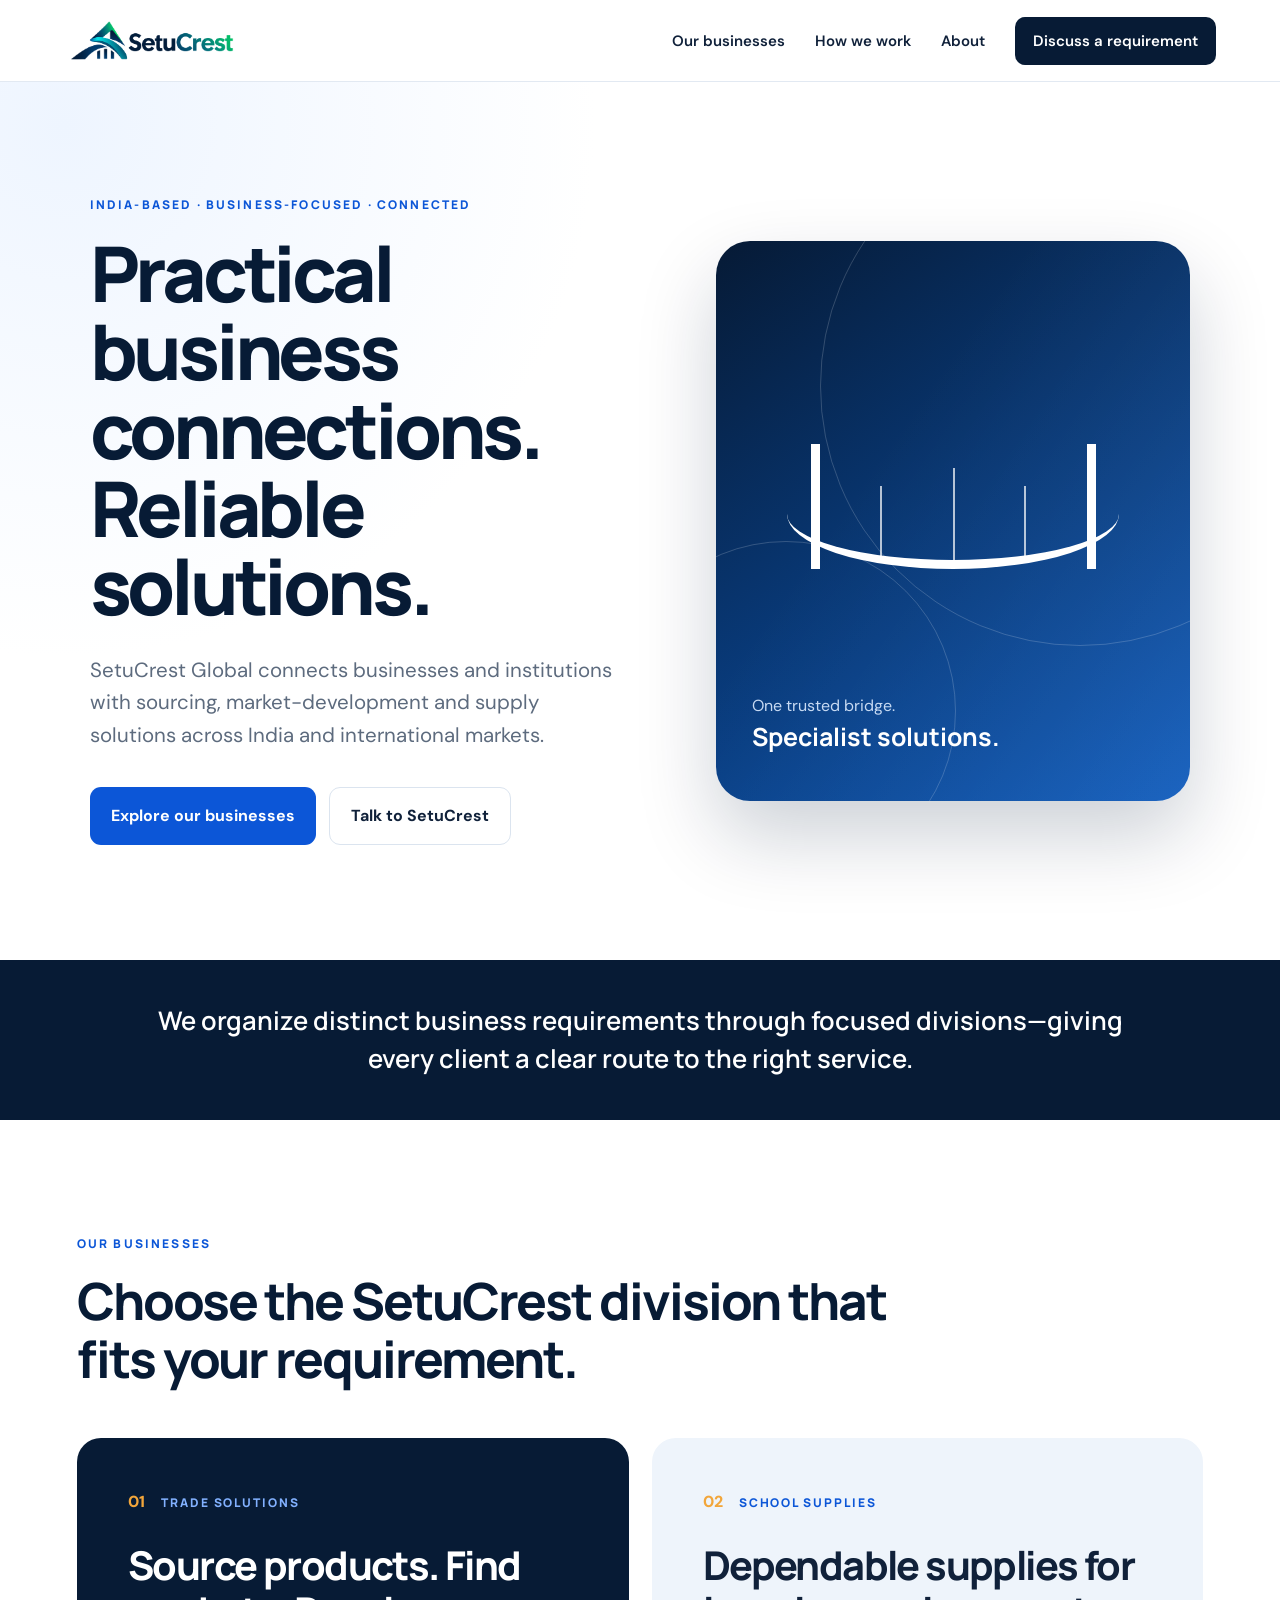
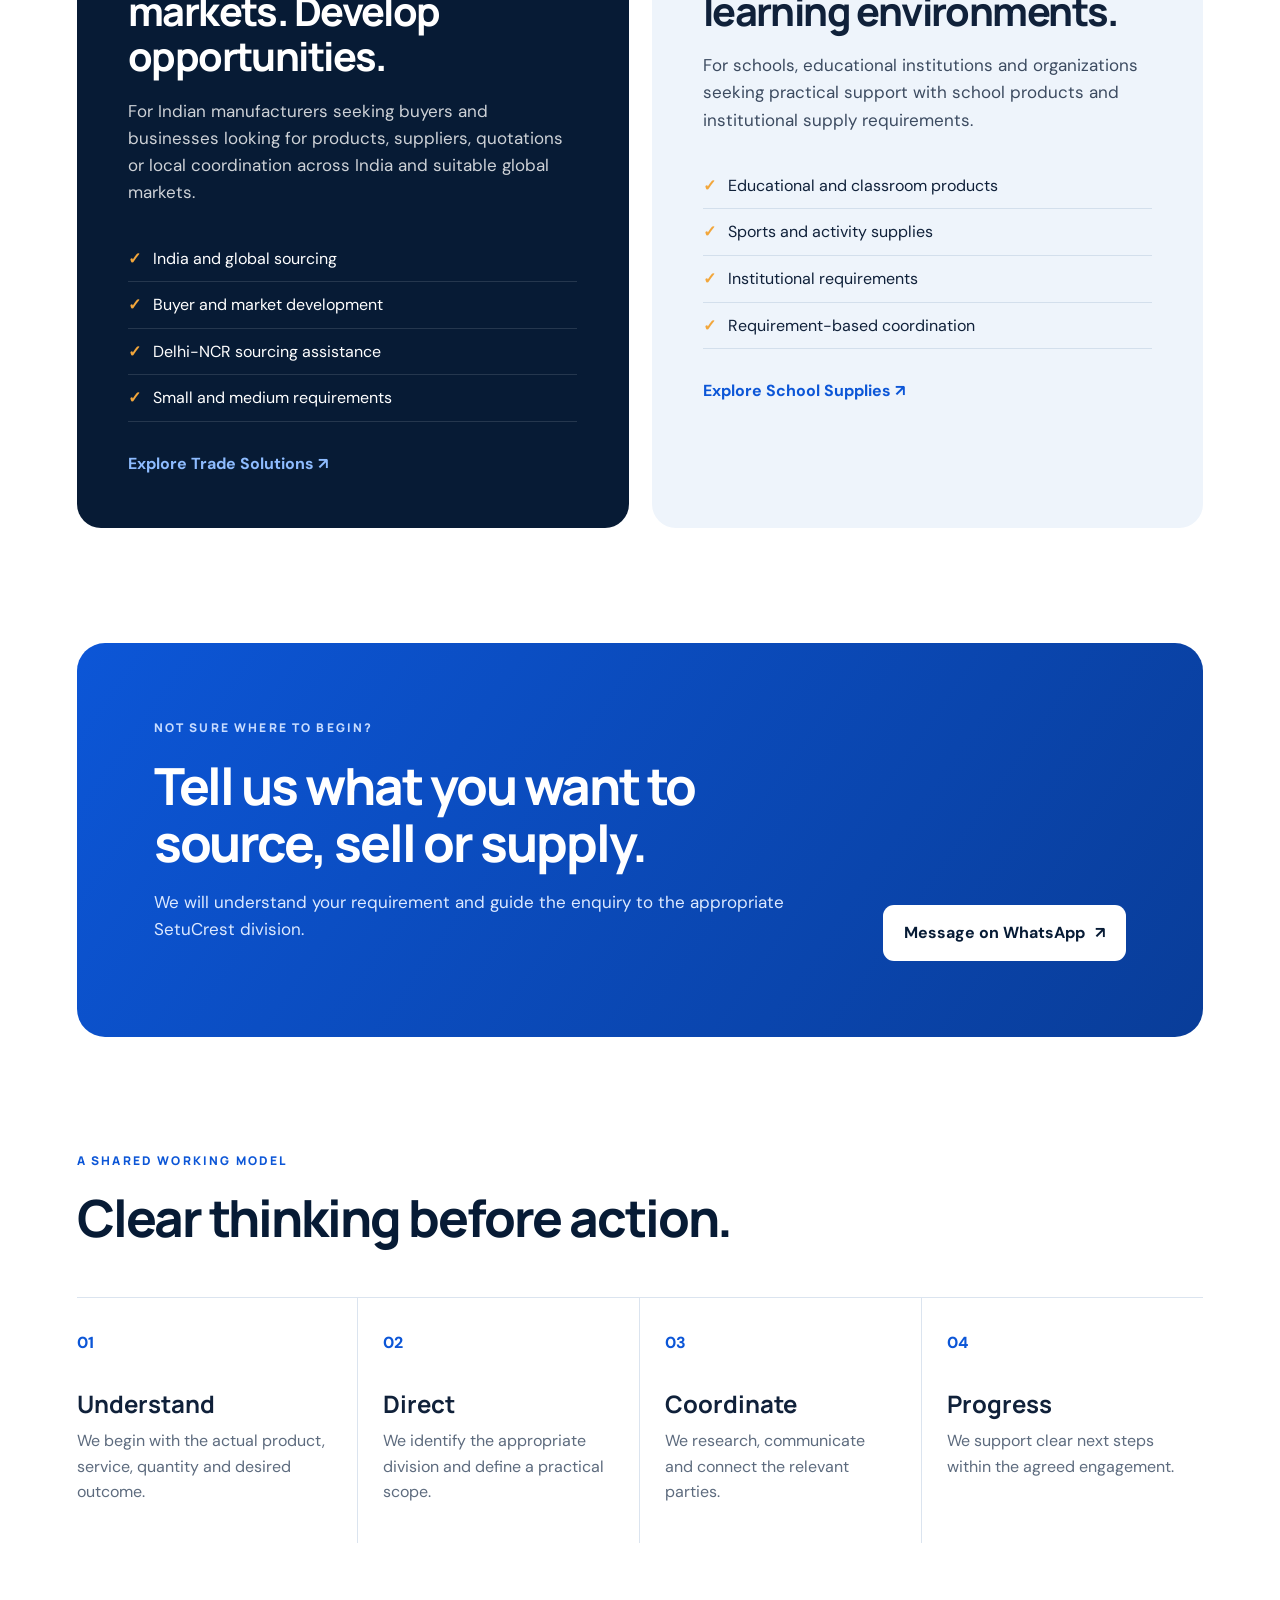
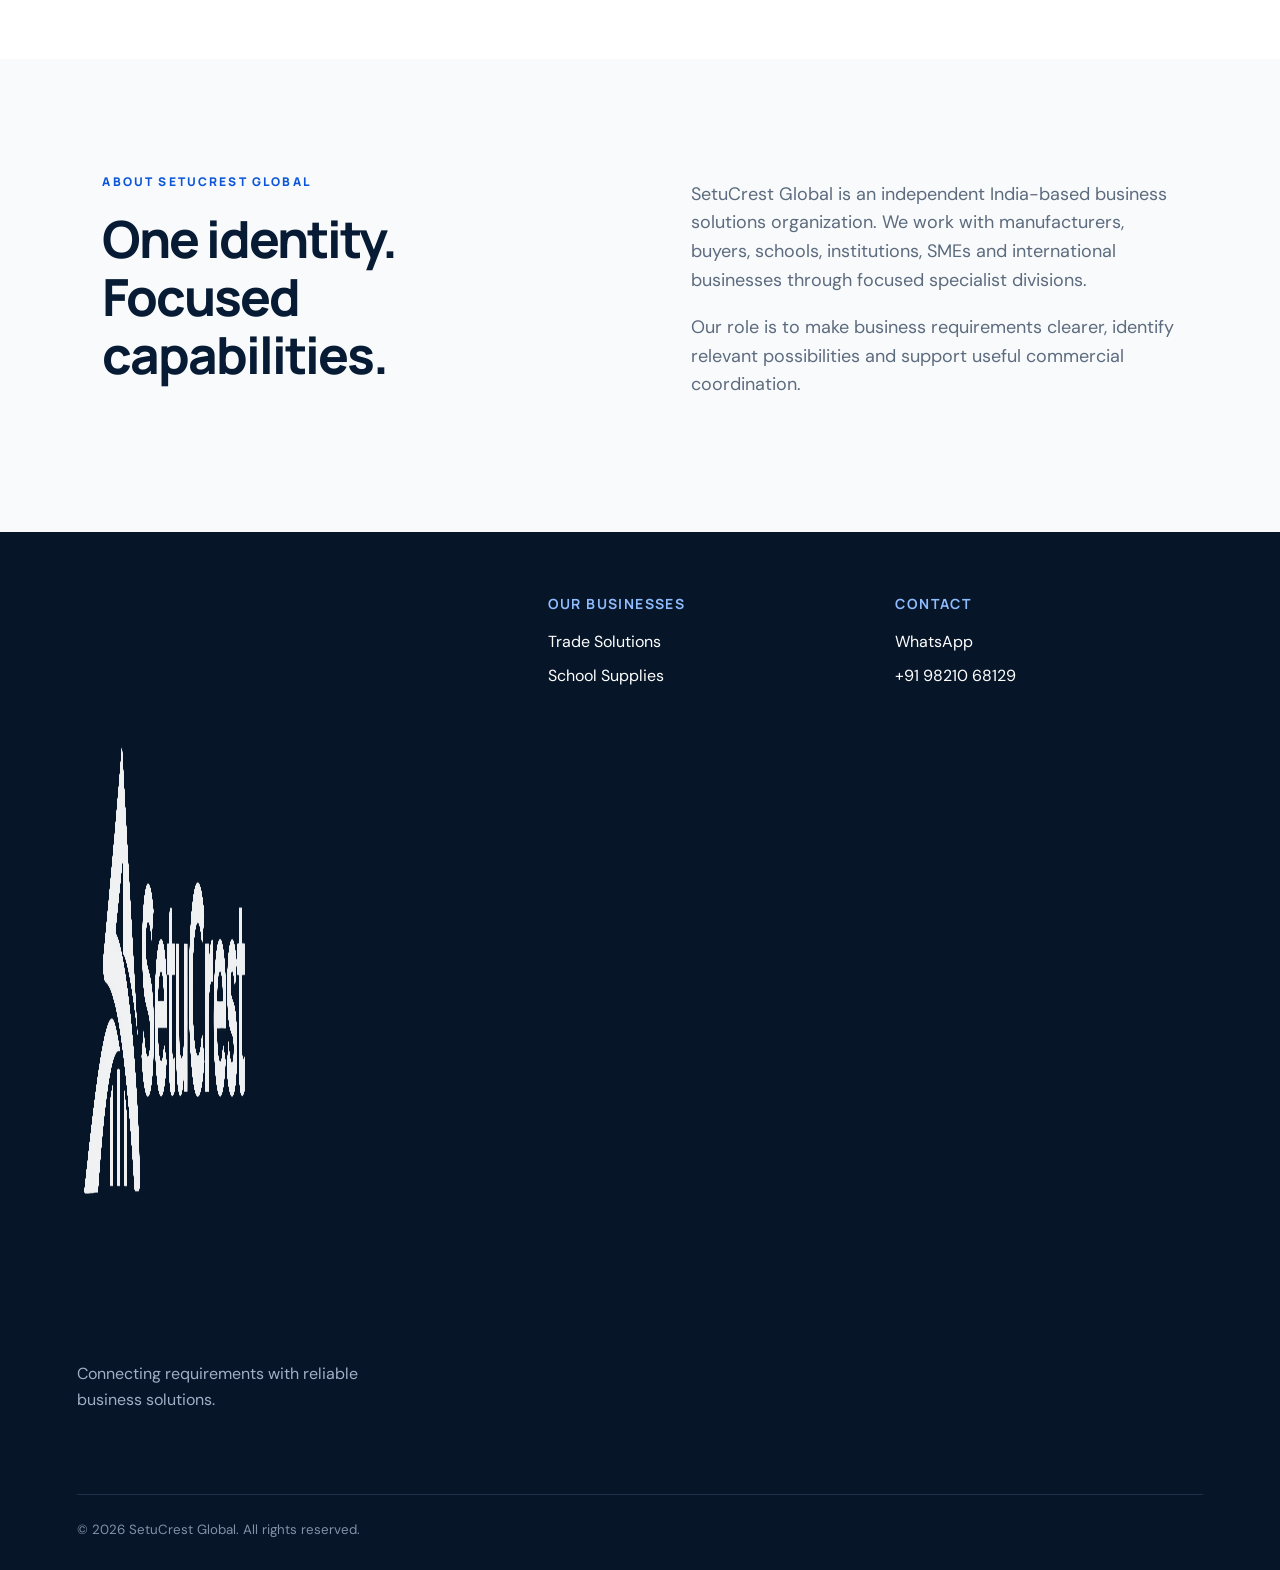
==== index.html @ d9137292 "Add SetuCrest Global corporate gateway" ====
<!doctype html>
<html lang="en-IN">
<head>
  <meta charset="utf-8">
  <meta name="viewport" content="width=device-width,initial-scale=1">
  <title>SetuCrest Global | Business Solutions from India</title>
  <meta name="description" content="SetuCrest Global supports businesses and institutions with India sourcing, market development and school supply solutions through specialist divisions.">
  <meta name="robots" content="index,follow,max-image-preview:large,max-snippet:-1">
  <meta name="theme-color" content="#071b35">
  <link rel="canonical" href="https://setucrestglobal.com/">
  <meta property="og:type" content="website">
  <meta property="og:site_name" content="SetuCrest Global">
  <meta property="og:title" content="SetuCrest Global | Practical Business Solutions">
  <meta property="og:description" content="Specialist sourcing, market-development and institutional supply solutions from India.">
  <meta property="og:url" content="https://setucrestglobal.com/">
  <meta property="og:image" content="https://setucrestglobal.com/assets/setucrest-logo.png">
  <meta name="twitter:card" content="summary">
  <link rel="icon" href="assets/setucrest-logo.png" type="image/png">
  <link rel="preconnect" href="https://fonts.googleapis.com">
  <link rel="preconnect" href="https://fonts.gstatic.com" crossorigin>
  <link href="https://fonts.googleapis.com/css2?family=DM+Sans:wght@400;500;600;700&family=Manrope:wght@500;600;700;800&display=swap" rel="stylesheet">
  <link rel="stylesheet" href="assets/styles.css">
  <script type="application/ld+json">
  {"@context":"https://schema.org","@type":"Organization","@id":"https://setucrestglobal.com/#organization","name":"SetuCrest Global","url":"https://setucrestglobal.com/","logo":"https://setucrestglobal.com/assets/setucrest-logo.png","telephone":"+91-98210-68129","areaServed":["India","Worldwide"],"department":[{"@type":"Organization","name":"SetuCrest Trade Solutions","url":"https://trade-solutions.setucrestglobal.com/"},{"@type":"Organization","name":"SetuCrest School Supplies","url":"https://school-supplies.setucrestglobal.com/"}]}
  </script>
</head>
<body>
  <header class="site-header">
    <a class="brand" href="#top" aria-label="SetuCrest Global home"><img src="assets/setucrest-logo.png" alt="SetuCrest Global" width="2095" height="751"></a>
    <button class="menu" type="button" aria-expanded="false" aria-controls="navigation">Menu</button>
    <nav id="navigation" aria-label="Main navigation">
      <a href="#businesses">Our businesses</a><a href="#approach">How we work</a><a href="#about">About</a>
      <a class="nav-cta" href="https://wa.me/919821068129?text=Hello%20SetuCrest%20Global%2C%20I%20would%20like%20to%20discuss%20a%20business%20requirement." target="_blank" rel="noopener">Discuss a requirement</a>
    </nav>
  </header>

  <main id="top">
    <section class="hero">
      <div class="hero-copy">
        <p class="eyebrow">INDIA-BASED · BUSINESS-FOCUSED · CONNECTED</p>
        <h1>Practical business connections. Reliable solutions.</h1>
        <p>SetuCrest Global connects businesses and institutions with sourcing, market-development and supply solutions across India and international markets.</p>
        <div class="actions"><a class="button primary" href="#businesses">Explore our businesses</a><a class="button secondary" href="#contact">Talk to SetuCrest</a></div>
      </div>
      <div class="hero-mark" aria-hidden="true">
        <div class="orbit orbit-one"></div><div class="orbit orbit-two"></div><div class="bridge"><span></span><span></span><span></span></div>
        <p>One trusted bridge.<br><strong>Specialist solutions.</strong></p>
      </div>
    </section>

    <section class="intro" aria-label="SetuCrest introduction">
      <p>We organize distinct business requirements through focused divisions—giving every client a clear route to the right service.</p>
    </section>

    <section class="businesses" id="businesses" aria-labelledby="businesses-title">
      <div class="section-heading"><p class="eyebrow">OUR BUSINESSES</p><h2 id="businesses-title">Choose the SetuCrest division that fits your requirement.</h2></div>
      <div class="division-grid">
        <article class="division trade">
          <div class="division-top"><span>01</span><p>TRADE SOLUTIONS</p></div>
          <h3>Source products. Find markets. Develop opportunities.</h3>
          <p>For Indian manufacturers seeking buyers and businesses looking for products, suppliers, quotations or local coordination across India and suitable global markets.</p>
          <ul><li>India and global sourcing</li><li>Buyer and market development</li><li>Delhi-NCR sourcing assistance</li><li>Small and medium requirements</li></ul>
          <a href="https://trade-solutions.setucrestglobal.com/">Explore Trade Solutions <span aria-hidden="true">↗</span></a>
        </article>
        <article class="division school">
          <div class="division-top"><span>02</span><p>SCHOOL SUPPLIES</p></div>
          <h3>Dependable supplies for learning environments.</h3>
          <p>For schools, educational institutions and organizations seeking practical support with school products and institutional supply requirements.</p>
          <ul><li>Educational and classroom products</li><li>Sports and activity supplies</li><li>Institutional requirements</li><li>Requirement-based coordination</li></ul>
          <a href="https://school-supplies.setucrestglobal.com/">Explore School Supplies <span aria-hidden="true">↗</span></a>
        </article>
      </div>
    </section>

    <section class="guidance" id="contact">
      <div><p class="eyebrow">NOT SURE WHERE TO BEGIN?</p><h2>Tell us what you want to source, sell or supply.</h2><p>We will understand your requirement and guide the enquiry to the appropriate SetuCrest division.</p></div>
      <a class="button light" href="https://wa.me/919821068129?text=Hello%20SetuCrest%20Global%2C%20I%20need%20help%20choosing%20the%20right%20service%20for%20my%20requirement." target="_blank" rel="noopener">Message on WhatsApp <span aria-hidden="true">↗</span></a>
    </section>

    <section class="approach" id="approach" aria-labelledby="approach-title">
      <div class="section-heading"><p class="eyebrow">A SHARED WORKING MODEL</p><h2 id="approach-title">Clear thinking before action.</h2></div>
      <ol><li><span>01</span><h3>Understand</h3><p>We begin with the actual product, service, quantity and desired outcome.</p></li><li><span>02</span><h3>Direct</h3><p>We identify the appropriate division and define a practical scope.</p></li><li><span>03</span><h3>Coordinate</h3><p>We research, communicate and connect the relevant parties.</p></li><li><span>04</span><h3>Progress</h3><p>We support clear next steps within the agreed engagement.</p></li></ol>
    </section>

    <section class="about" id="about">
      <div><p class="eyebrow">ABOUT SETUCREST GLOBAL</p><h2>One identity. Focused capabilities.</h2></div>
      <div><p>SetuCrest Global is an independent India-based business solutions organization. We work with manufacturers, buyers, schools, institutions, SMEs and international businesses through focused specialist divisions.</p><p>Our role is to make business requirements clearer, identify relevant possibilities and support useful commercial coordination.</p></div>
    </section>
  </main>

  <footer>
    <div class="footer-brand"><img src="assets/setucrest-logo.png" alt="SetuCrest Global" width="2095" height="751"><p>Connecting requirements with reliable business solutions.</p></div>
    <div><h2>Our businesses</h2><a href="https://trade-solutions.setucrestglobal.com/">Trade Solutions</a><a href="https://school-supplies.setucrestglobal.com/">School Supplies</a></div>
    <div><h2>Contact</h2><a href="https://wa.me/919821068129" target="_blank" rel="noopener">WhatsApp</a><a href="tel:+919821068129">+91 98210 68129</a></div>
    <small>© <span id="year"></span> SetuCrest Global. All rights reserved.</small>
  </footer>
  <script src="assets/site.js"></script>
</body>
</html>
---- assets/styles.css ----
:root{--navy:#071b35;--blue:#0c56d7;--blue2:#2f76ef;--ink:#10213a;--muted:#5d6b7e;--pale:#eef4fb;--line:#dbe4ef;--amber:#f2a63b;--white:#fff;--radius:24px}*{box-sizing:border-box}html{scroll-behavior:smooth}body{margin:0;color:var(--ink);font-family:"DM Sans",sans-serif;line-height:1.6;background:#fff}a{color:inherit;text-decoration:none}img{display:block;max-width:100%}button{font:inherit}.site-header{height:82px;display:flex;align-items:center;justify-content:space-between;padding:0 clamp(22px,5vw,76px);position:sticky;top:0;z-index:20;background:rgba(255,255,255,.95);backdrop-filter:blur(12px);border-bottom:1px solid rgba(219,228,239,.8)}.brand img{width:176px;height:63px;object-fit:contain}nav{display:flex;align-items:center;gap:30px;font-size:15px;font-weight:600}nav>a:not(.nav-cta):hover{color:var(--blue)}.nav-cta{background:var(--navy);color:#fff;padding:12px 18px;border-radius:10px}.menu{display:none;border:0;background:transparent;font-weight:700}.hero{min-height:calc(100vh - 82px);display:grid;grid-template-columns:minmax(0,1.05fr) minmax(380px,.95fr);gap:clamp(35px,8vw,120px);align-items:center;padding:clamp(70px,9vw,130px) clamp(22px,7vw,108px);background:radial-gradient(circle at 5% 5%,#eef5ff 0,transparent 36%),#fff;overflow:hidden}.hero-copy{max-width:790px}.eyebrow{color:var(--blue);font:800 12px/1.4 "Manrope",sans-serif;letter-spacing:.18em;margin:0 0 20px}.hero h1{font:800 clamp(46px,6vw,86px)/1.02 "Manrope",sans-serif;letter-spacing:-.055em;color:var(--navy);margin:0 0 28px}.hero-copy>p:not(.eyebrow){font-size:clamp(18px,1.6vw,23px);color:var(--muted);max-width:720px;margin:0 0 35px}.actions{display:flex;gap:13px;flex-wrap:wrap}.button{display:inline-flex;align-items:center;justify-content:center;gap:10px;padding:15px 21px;border-radius:11px;font-weight:700;transition:.2s transform,.2s background}.button:hover{transform:translateY(-2px)}.primary{background:var(--blue);color:#fff}.primary:hover{background:#0647b8}.secondary{background:#fff;border:1px solid var(--line)}.hero-mark{height:560px;position:relative;border-radius:34px;overflow:hidden;background:linear-gradient(145deg,#061a35,#0b59bc);box-shadow:0 35px 80px rgba(7,27,53,.2)}.hero-mark:before{content:"";position:absolute;inset:0;background:linear-gradient(125deg,transparent 35%,rgba(255,255,255,.07))}.orbit{position:absolute;border:1px solid rgba(255,255,255,.18);border-radius:50%}.orbit-one{width:520px;height:520px;right:-150px;top:-115px}.orbit-two{width:340px;height:340px;left:-100px;bottom:-80px}.bridge{position:absolute;left:15%;right:15%;top:39%;height:110px;border-bottom:9px solid #fff;border-radius:0 0 50% 50%}.bridge:before,.bridge:after{content:"";position:absolute;bottom:-9px;width:9px;height:125px;background:#fff}.bridge:before{left:7%}.bridge:after{right:7%}.bridge span{position:absolute;bottom:0;width:2px;height:74px;background:rgba(255,255,255,.7)}.bridge span:nth-child(1){left:28%}.bridge span:nth-child(2){left:50%;height:92px}.bridge span:nth-child(3){right:28%}.hero-mark>p{position:absolute;left:36px;bottom:31px;color:#c7daf3;font-size:16px}.hero-mark strong{color:#fff;font:700 25px "Manrope",sans-serif}.intro{padding:42px clamp(22px,10vw,160px);background:var(--navy);color:#fff;text-align:center}.intro p{font:600 clamp(19px,2vw,27px)/1.5 "Manrope",sans-serif;max-width:1080px;margin:auto}.businesses,.approach{padding:clamp(80px,9vw,135px) clamp(22px,6vw,92px)}.section-heading{max-width:860px;margin-bottom:50px}.section-heading h2,.guidance h2,.about h2{font:750 clamp(34px,4vw,57px)/1.13 "Manrope",sans-serif;letter-spacing:-.04em;color:var(--navy);margin:0}.division-grid{display:grid;grid-template-columns:1fr 1fr;gap:23px}.division{padding:clamp(30px,4vw,54px);border-radius:var(--radius);position:relative;overflow:hidden}.trade{background:var(--navy);color:#fff}.school{background:var(--pale)}.division-top{display:flex;align-items:center;gap:16px;margin-bottom:28px}.division-top span{color:var(--amber);font-weight:800}.division-top p{font:800 12px "Manrope",sans-serif;letter-spacing:.16em;margin:0;color:#82b1ff}.school .division-top p{color:var(--blue)}.division h3{font:750 clamp(29px,3.1vw,43px)/1.15 "Manrope",sans-serif;letter-spacing:-.04em;margin:0 0 18px;max-width:580px}.division>p{font-size:17px;opacity:.8}.division ul{list-style:none;padding:0;margin:29px 0}.division li{position:relative;padding:10px 0 10px 25px;border-bottom:1px solid rgba(255,255,255,.12)}.school li{border-color:#d3dfec}.division li:before{content:"✓";position:absolute;left:0;color:var(--amber);font-weight:800}.division>a{font-weight:700;color:#8ebcff}.school>a{color:var(--blue)}.guidance{margin:0 clamp(22px,6vw,92px);padding:clamp(42px,6vw,78px);border-radius:28px;background:linear-gradient(125deg,#0c56d7,#093d99);color:#fff;display:flex;align-items:end;justify-content:space-between;gap:50px}.guidance .eyebrow{color:#c8dcff}.guidance h2{color:#fff;max-width:800px}.guidance div>p:last-child{color:#dce9ff;font-size:17px;max-width:700px}.light{background:#fff;color:var(--navy);flex:none}.approach ol{list-style:none;padding:0;margin:0;display:grid;grid-template-columns:repeat(4,1fr);border-top:1px solid var(--line)}.approach li{min-height:245px;padding:32px 25px 0 0;border-right:1px solid var(--line)}.approach li+li{padding-left:25px}.approach li:last-child{border:0}.approach li>span{color:var(--blue);font-weight:800}.approach h3{font:700 24px "Manrope",sans-serif;margin:31px 0 8px}.approach li p{color:var(--muted);margin:0}.about{display:grid;grid-template-columns:1fr 1fr;gap:clamp(45px,8vw,120px);background:#f8fafc;padding:clamp(80px,9vw,135px) clamp(22px,8vw,125px)}.about>div:last-child{color:var(--muted);font-size:18px}.about>div:last-child p:first-child{margin-top:6px}footer{background:#061528;color:#fff;padding:62px clamp(22px,6vw,92px) 30px;display:grid;grid-template-columns:1.4fr 1fr 1fr;gap:40px}.footer-brand img{width:175px;filter:brightness(0) invert(1);opacity:.95}.footer-brand p{color:#9fb0c6;max-width:310px}.footer-brand+div,footer>div:nth-child(3){display:flex;flex-direction:column;gap:8px}footer h2{font:700 14px "Manrope",sans-serif;letter-spacing:.1em;text-transform:uppercase;margin:0 0 8px;color:#8ebcff}footer a:hover{color:#8ebcff}footer small{grid-column:1/-1;border-top:1px solid #1d3048;padding-top:24px;margin-top:25px;color:#8192a8}@media(max-width:950px){nav{display:none;position:absolute;top:81px;left:0;right:0;background:#fff;padding:24px;flex-direction:column;align-items:stretch;border-bottom:1px solid var(--line)}nav.open{display:flex}.menu{display:block}.hero{grid-template-columns:1fr}.hero-mark{height:430px}.division-grid,.about{grid-template-columns:1fr}.guidance{align-items:start;flex-direction:column}.approach ol{grid-template-columns:1fr 1fr}.approach li:nth-child(2){border-right:0}}@media(max-width:620px){.site-header{height:72px}.brand img{width:135px;height:50px}.hero{min-height:auto;padding-top:65px}.hero h1{font-size:44px}.hero-mark{height:350px}.bridge{left:10%;right:10%}.button{width:100%}.businesses,.approach{padding-top:74px;padding-bottom:74px}.division{padding:31px 24px}.guidance{margin:0 16px;border-radius:20px}.approach ol{grid-template-columns:1fr}.approach li,.approach li+li{min-height:auto;border-right:0;border-bottom:1px solid var(--line);padding:27px 0}.approach h3{margin:16px 0 5px}footer{grid-template-columns:1fr}footer small{grid-column:auto}}@media(prefers-reduced-motion:reduce){html{scroll-behavior:auto}.button{transition:none}}
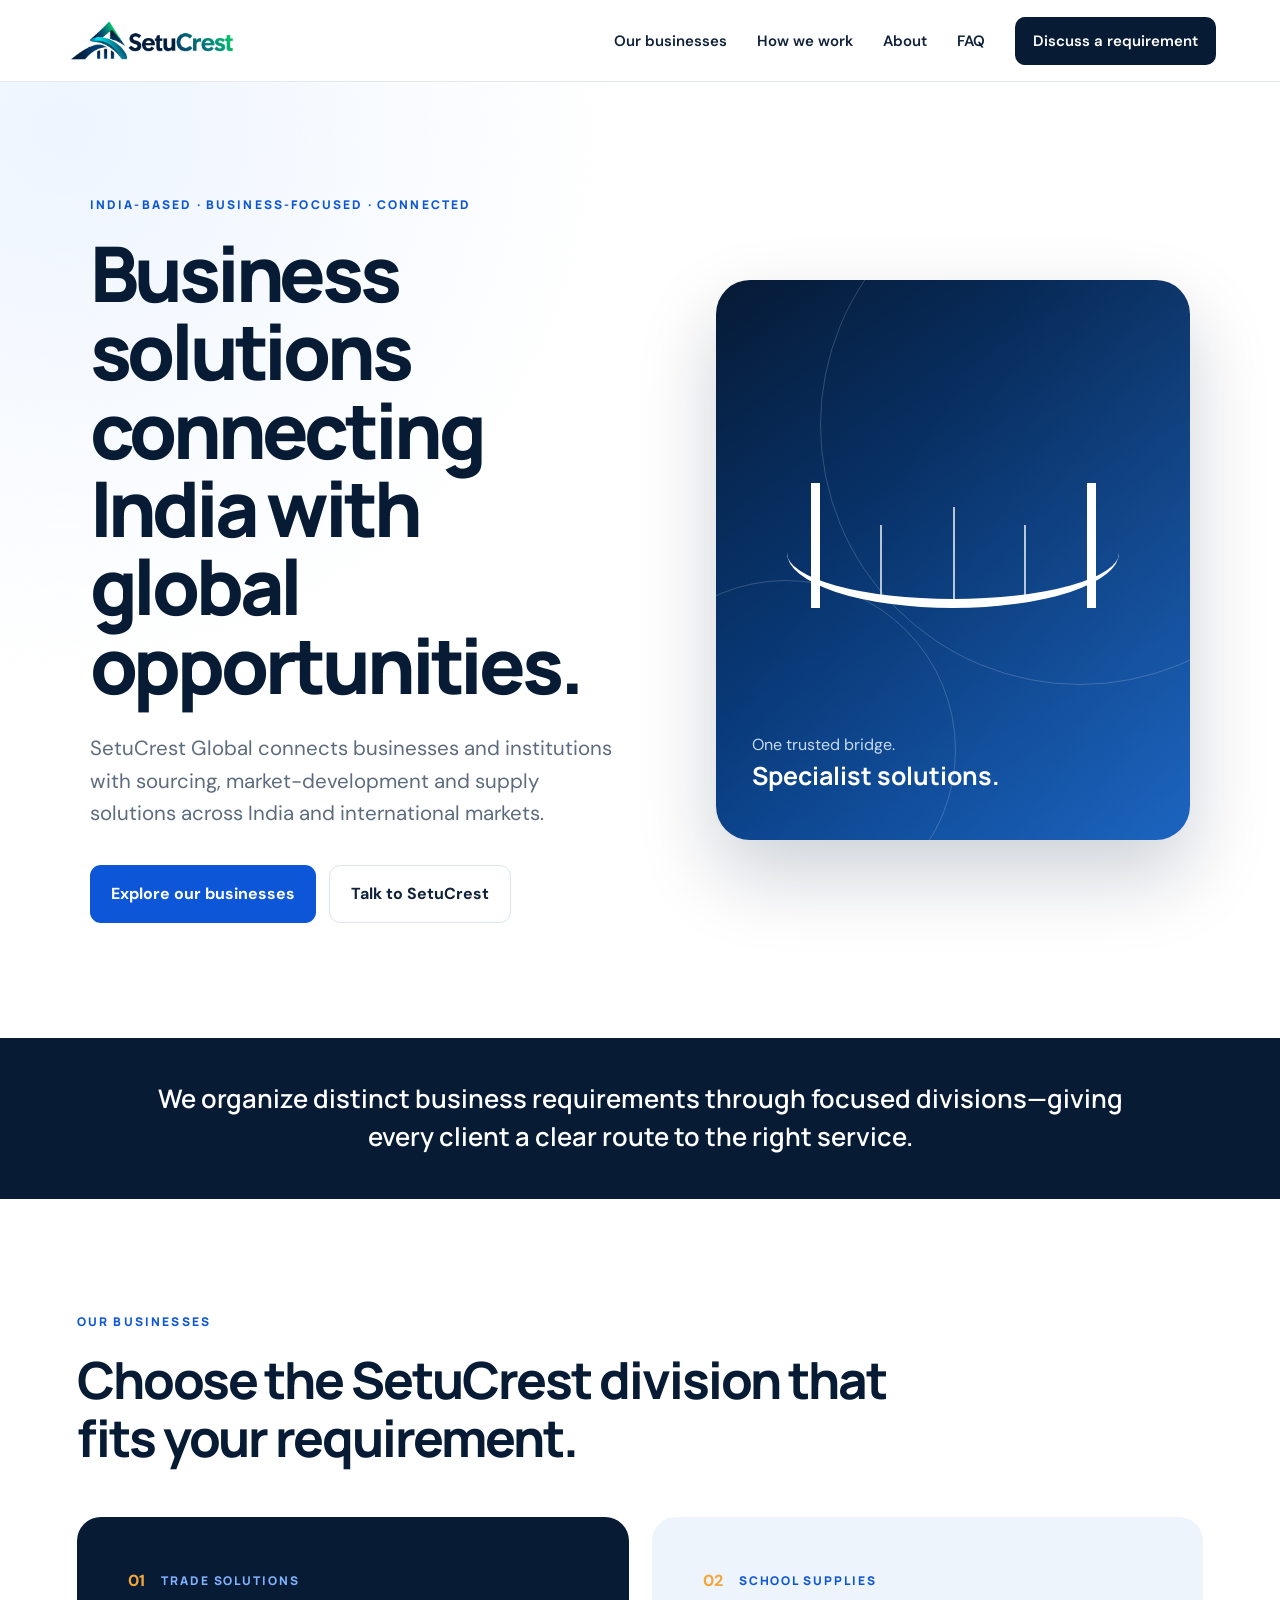
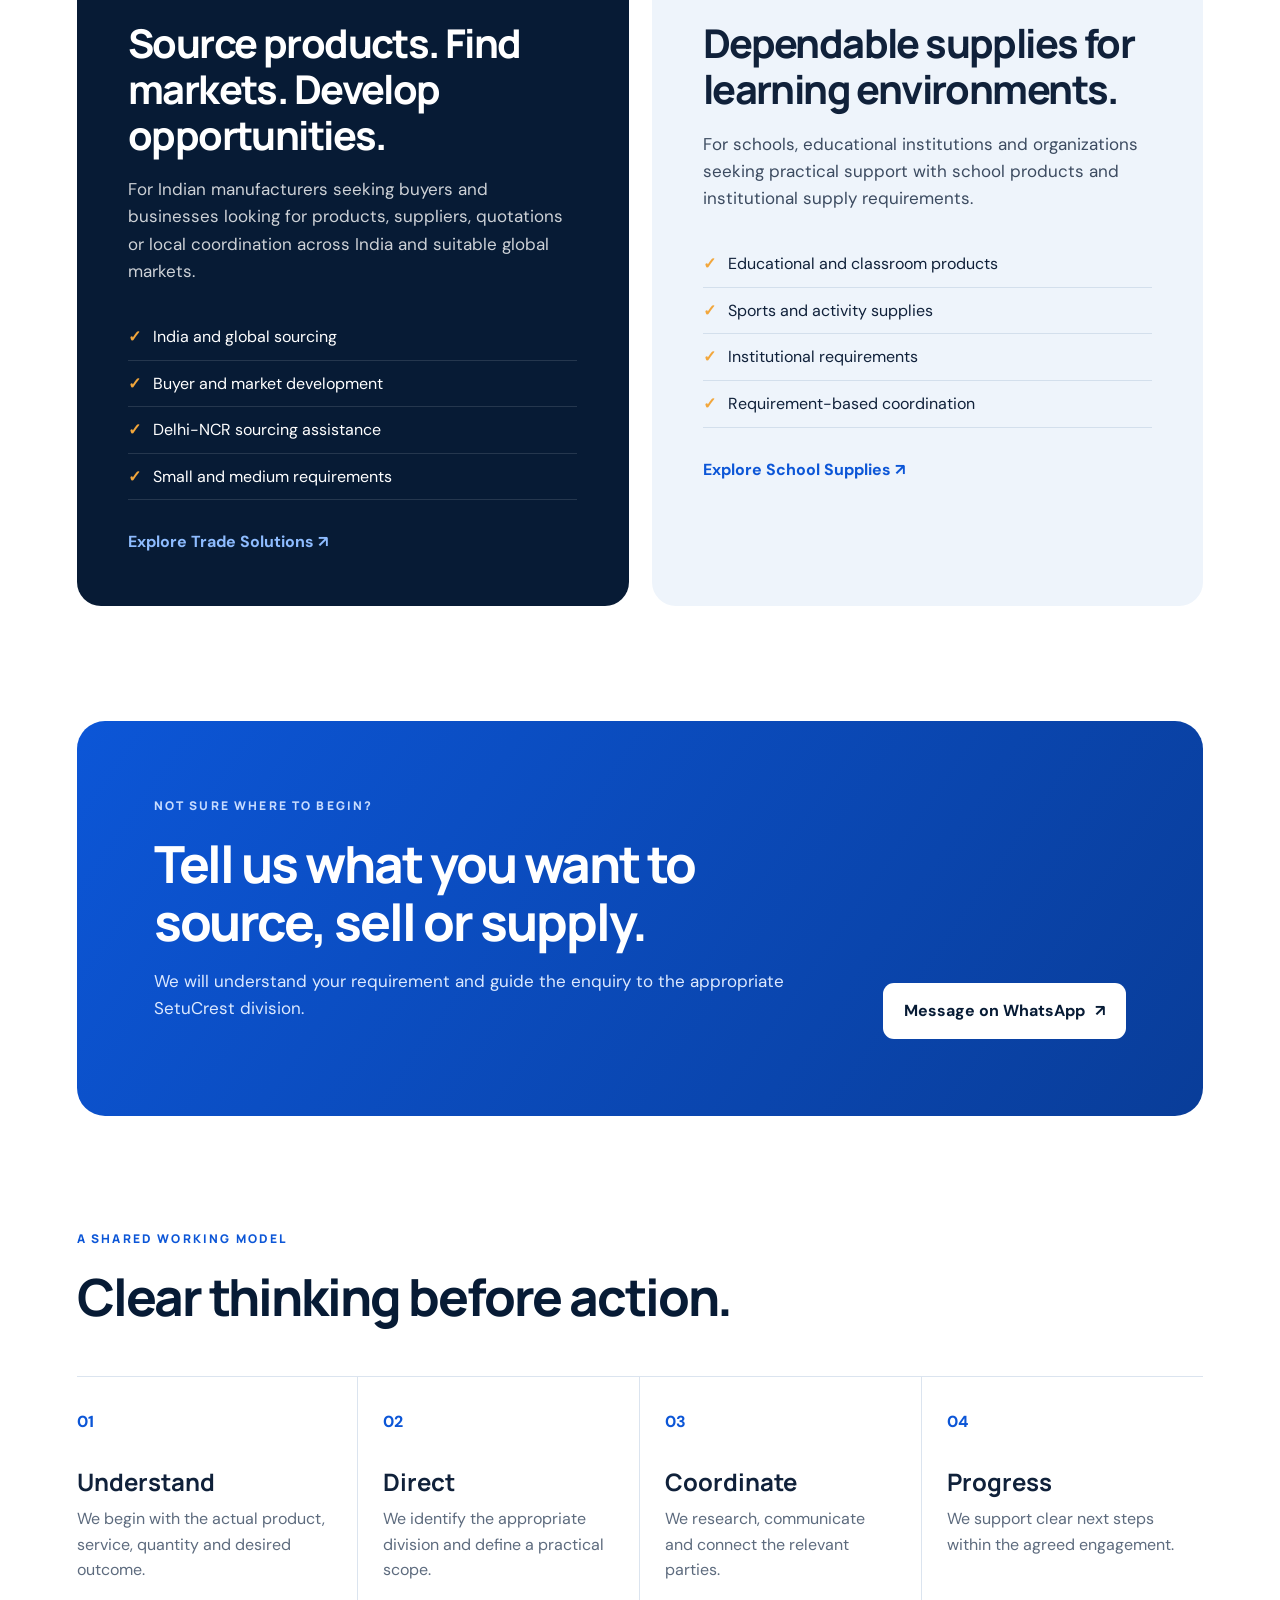
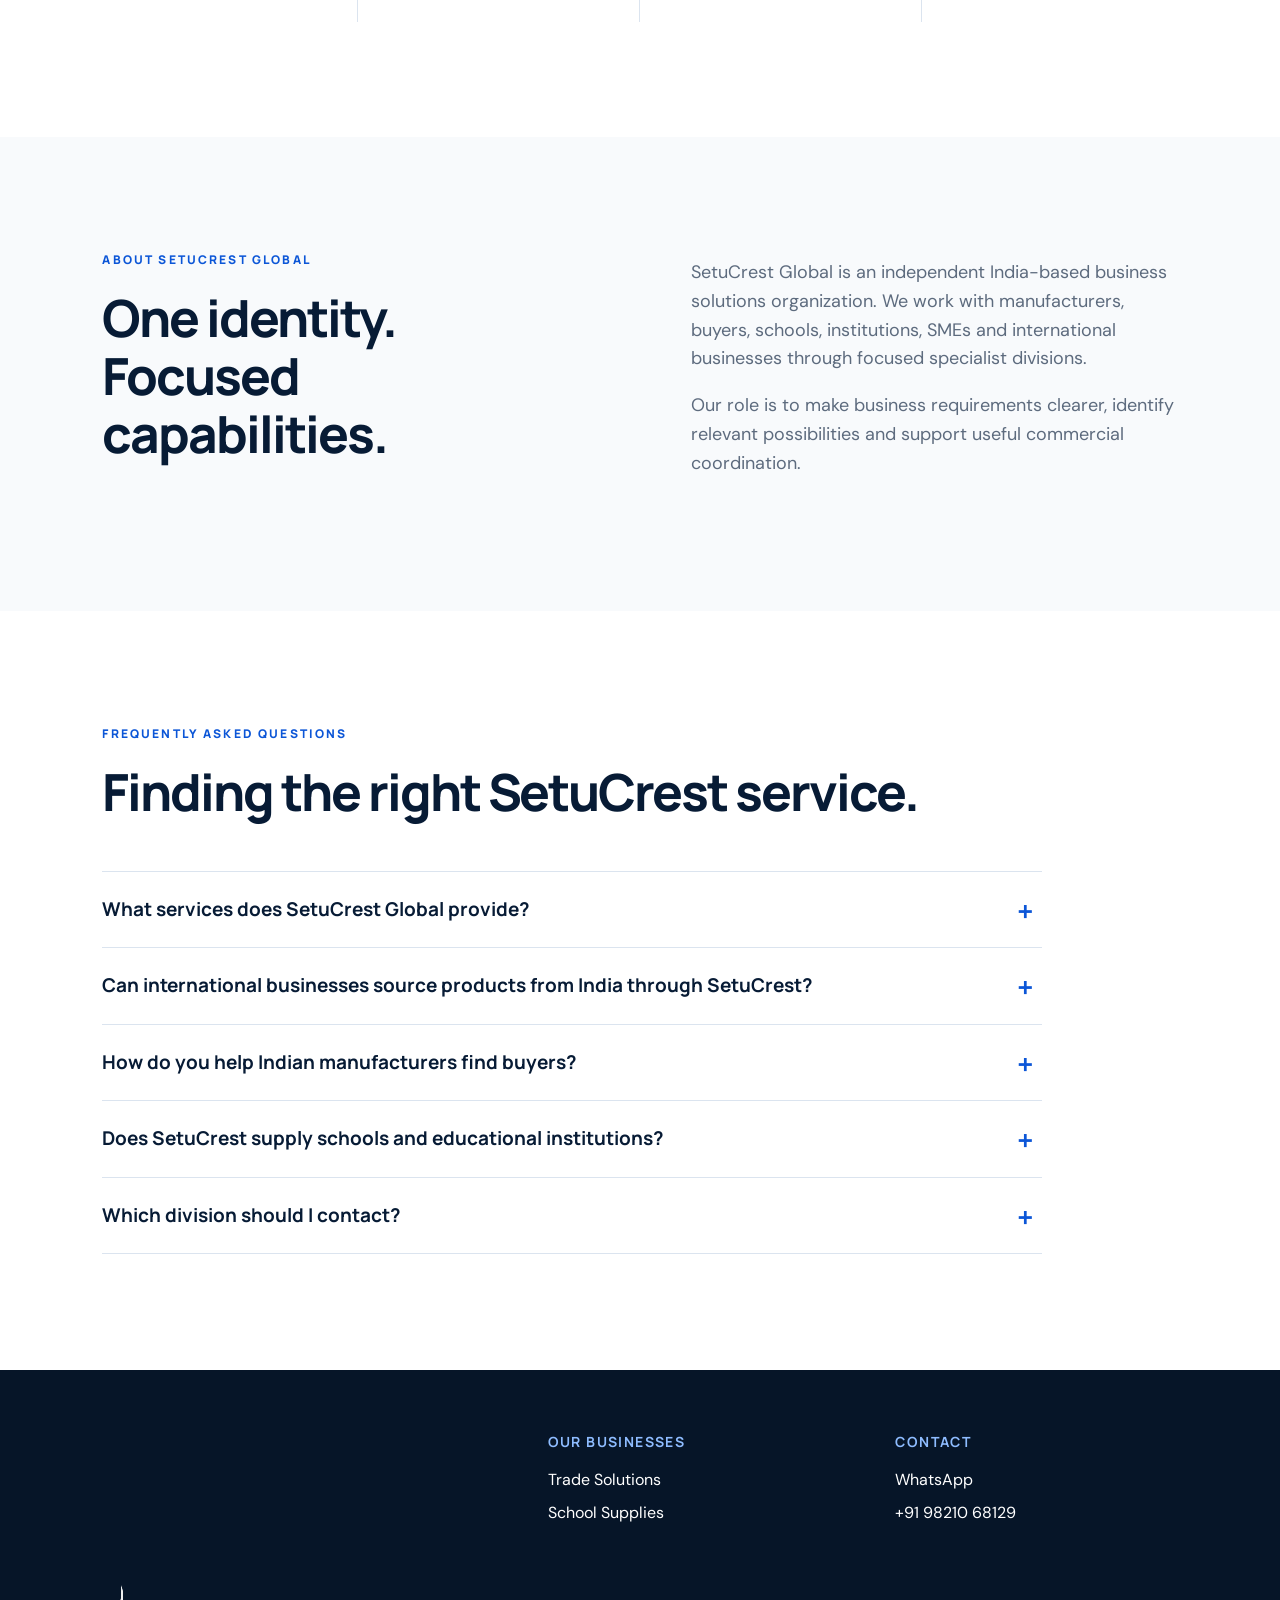
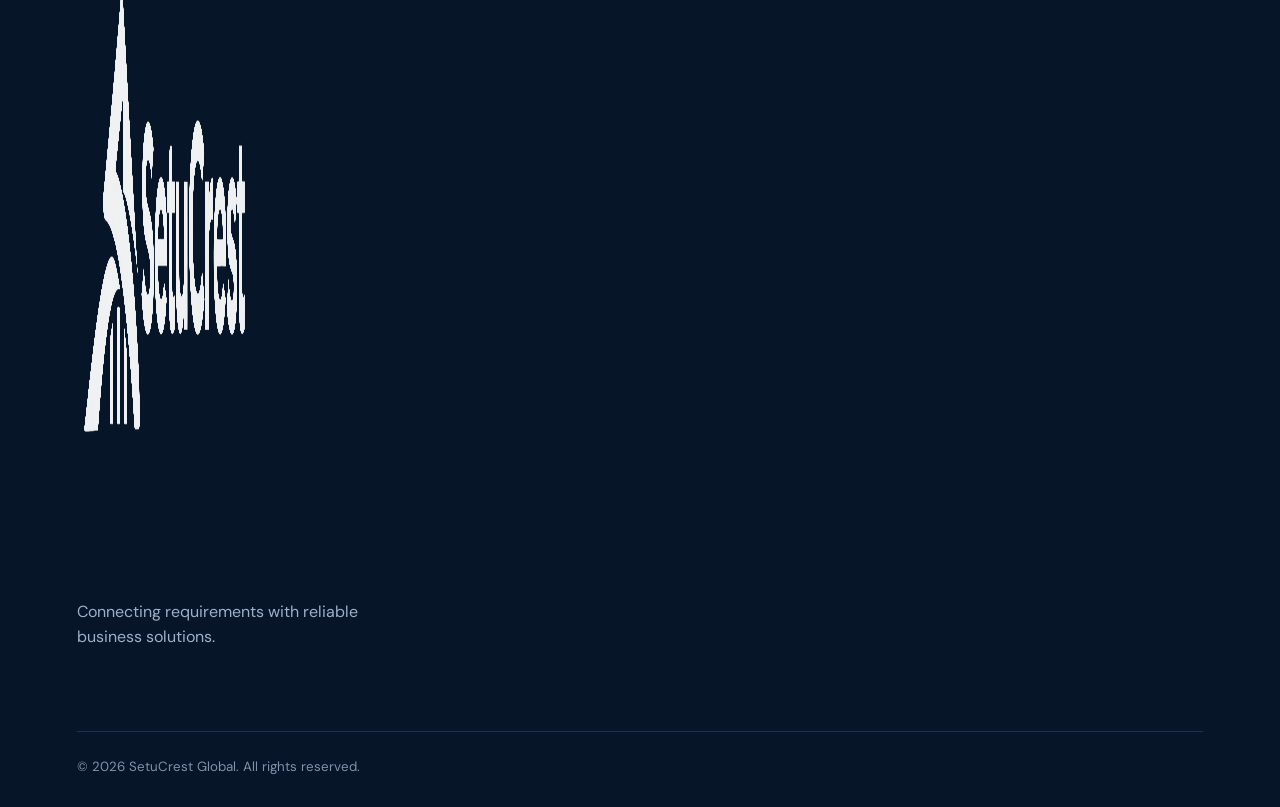
==== commit 1812439e: "Improve parent site SEO and add visitor FAQ" ====
--- a/index.html
+++ b/index.html
@@ -3,25 +3,33 @@
 <head>
   <meta charset="utf-8">
   <meta name="viewport" content="width=device-width,initial-scale=1">
-  <title>SetuCrest Global | Business Solutions from India</title>
-  <meta name="description" content="SetuCrest Global supports businesses and institutions with India sourcing, market development and school supply solutions through specialist divisions.">
+  <title>SetuCrest Global | India Sourcing & Business Solutions</title>
+  <meta name="description" content="SetuCrest Global connects businesses and institutions with India sourcing, buyer development, market access and school supply solutions.">
   <meta name="robots" content="index,follow,max-image-preview:large,max-snippet:-1">
+  <meta name="author" content="SetuCrest Global">
   <meta name="theme-color" content="#071b35">
   <link rel="canonical" href="https://setucrestglobal.com/">
+  <link rel="alternate" hreflang="en-IN" href="https://setucrestglobal.com/">
+  <link rel="alternate" hreflang="x-default" href="https://setucrestglobal.com/">
   <meta property="og:type" content="website">
   <meta property="og:site_name" content="SetuCrest Global">
   <meta property="og:title" content="SetuCrest Global | Practical Business Solutions">
   <meta property="og:description" content="Specialist sourcing, market-development and institutional supply solutions from India.">
   <meta property="og:url" content="https://setucrestglobal.com/">
+  <meta property="og:locale" content="en_IN">
   <meta property="og:image" content="https://setucrestglobal.com/assets/setucrest-logo.png">
+  <meta property="og:image:alt" content="SetuCrest Global business solutions">
   <meta name="twitter:card" content="summary">
+  <meta name="twitter:title" content="SetuCrest Global | India Sourcing & Business Solutions">
+  <meta name="twitter:description" content="Sourcing, buyer development and institutional supply solutions from India.">
   <link rel="icon" href="assets/setucrest-logo.png" type="image/png">
   <link rel="preconnect" href="https://fonts.googleapis.com">
   <link rel="preconnect" href="https://fonts.gstatic.com" crossorigin>
   <link href="https://fonts.googleapis.com/css2?family=DM+Sans:wght@400;500;600;700&family=Manrope:wght@500;600;700;800&display=swap" rel="stylesheet">
   <link rel="stylesheet" href="assets/styles.css">
+  <link rel="stylesheet" href="assets/seo.css">
   <script type="application/ld+json">
-  {"@context":"https://schema.org","@type":"Organization","@id":"https://setucrestglobal.com/#organization","name":"SetuCrest Global","url":"https://setucrestglobal.com/","logo":"https://setucrestglobal.com/assets/setucrest-logo.png","telephone":"+91-98210-68129","areaServed":["India","Worldwide"],"department":[{"@type":"Organization","name":"SetuCrest Trade Solutions","url":"https://trade-solutions.setucrestglobal.com/"},{"@type":"Organization","name":"SetuCrest School Supplies","url":"https://school-supplies.setucrestglobal.com/"}]}
+  {"@context":"https://schema.org","@graph":[{"@type":"Organization","@id":"https://setucrestglobal.com/#organization","name":"SetuCrest Global","url":"https://setucrestglobal.com/","logo":{"@type":"ImageObject","url":"https://setucrestglobal.com/assets/setucrest-logo.png"},"telephone":"+91-98210-68129","areaServed":["India","Worldwide"],"knowsAbout":["India sourcing","buyer development","market access","institutional supplies","school supplies"],"department":[{"@type":"Organization","name":"SetuCrest Trade Solutions","url":"https://trade-solutions.setucrestglobal.com/"},{"@type":"Organization","name":"SetuCrest School Supplies","url":"https://school-supplies.setucrestglobal.com/"}]},{"@type":"WebSite","@id":"https://setucrestglobal.com/#website","url":"https://setucrestglobal.com/","name":"SetuCrest Global","publisher":{"@id":"https://setucrestglobal.com/#organization"},"inLanguage":"en-IN"},{"@type":"FAQPage","mainEntity":[{"@type":"Question","name":"What services does SetuCrest Global provide?","acceptedAnswer":{"@type":"Answer","text":"SetuCrest Global operates specialist divisions for India and global sourcing, buyer and market development, and school and institutional supplies."}},{"@type":"Question","name":"Can international businesses source products from India through SetuCrest?","acceptedAnswer":{"@type":"Answer","text":"Yes. SetuCrest Trade Solutions supports overseas and Indian businesses with supplier discovery, quotations, samples and commercial coordination in India."}},{"@type":"Question","name":"Does SetuCrest supply schools and educational institutions?","acceptedAnswer":{"@type":"Answer","text":"Yes. SetuCrest School Supplies supports schools, colleges and institutions with educational, classroom, sports and other requirement-based supplies."}}]}]}
   </script>
 </head>
 <body>
@@ -29,7 +37,7 @@
     <a class="brand" href="#top" aria-label="SetuCrest Global home"><img src="assets/setucrest-logo.png" alt="SetuCrest Global" width="2095" height="751"></a>
     <button class="menu" type="button" aria-expanded="false" aria-controls="navigation">Menu</button>
     <nav id="navigation" aria-label="Main navigation">
-      <a href="#businesses">Our businesses</a><a href="#approach">How we work</a><a href="#about">About</a>
+      <a href="#businesses">Our businesses</a><a href="#approach">How we work</a><a href="#about">About</a><a href="#faq">FAQ</a>
       <a class="nav-cta" href="https://wa.me/919821068129?text=Hello%20SetuCrest%20Global%2C%20I%20would%20like%20to%20discuss%20a%20business%20requirement." target="_blank" rel="noopener">Discuss a requirement</a>
     </nav>
   </header>
@@ -38,7 +46,7 @@
     <section class="hero">
       <div class="hero-copy">
         <p class="eyebrow">INDIA-BASED · BUSINESS-FOCUSED · CONNECTED</p>
-        <h1>Practical business connections. Reliable solutions.</h1>
+        <h1>Business solutions connecting India with global opportunities.</h1>
         <p>SetuCrest Global connects businesses and institutions with sourcing, market-development and supply solutions across India and international markets.</p>
         <div class="actions"><a class="button primary" href="#businesses">Explore our businesses</a><a class="button secondary" href="#contact">Talk to SetuCrest</a></div>
       </div>
@@ -86,6 +94,17 @@
       <div><p class="eyebrow">ABOUT SETUCREST GLOBAL</p><h2>One identity. Focused capabilities.</h2></div>
       <div><p>SetuCrest Global is an independent India-based business solutions organization. We work with manufacturers, buyers, schools, institutions, SMEs and international businesses through focused specialist divisions.</p><p>Our role is to make business requirements clearer, identify relevant possibilities and support useful commercial coordination.</p></div>
     </section>
+
+    <section class="faq" id="faq" aria-labelledby="faq-title">
+      <div class="section-heading"><p class="eyebrow">FREQUENTLY ASKED QUESTIONS</p><h2 id="faq-title">Finding the right SetuCrest service.</h2></div>
+      <div class="faq-list">
+        <details><summary>What services does SetuCrest Global provide?</summary><p>SetuCrest Global operates specialist divisions for India and global sourcing, buyer and market development, and school and institutional supplies.</p></details>
+        <details><summary>Can international businesses source products from India through SetuCrest?</summary><p>Yes. <a href="https://trade-solutions.setucrestglobal.com/">SetuCrest Trade Solutions</a> supports overseas and Indian businesses with supplier discovery, quotations, samples and commercial coordination in India.</p></details>
+        <details><summary>How do you help Indian manufacturers find buyers?</summary><p>Our Trade Solutions division researches relevant markets, importers, distributors, institutions and decision-makers, then supports focused outreach and follow-up.</p></details>
+        <details><summary>Does SetuCrest supply schools and educational institutions?</summary><p>Yes. <a href="https://school-supplies.setucrestglobal.com/">SetuCrest School Supplies</a> supports schools, colleges and institutions with educational, classroom, sports and other requirement-based supplies.</p></details>
+        <details><summary>Which division should I contact?</summary><p>Choose Trade Solutions for sourcing or market development and School Supplies for educational or institutional products. If your requirement overlaps, message SetuCrest Global and we will direct it appropriately.</p></details>
+      </div>
+    </section>
   </main>
 
   <footer>
--- a/assets/seo.css
+++ b/assets/seo.css
@@ -0,0 +1,9 @@
+.faq{padding:clamp(80px,9vw,135px) clamp(22px,8vw,125px)}
+.faq-list{max-width:940px;border-top:1px solid var(--line)}
+.faq details{border-bottom:1px solid var(--line)}
+.faq summary{cursor:pointer;list-style:none;position:relative;padding:24px 48px 24px 0;color:var(--navy);font:700 19px/1.45 "Manrope",sans-serif}
+.faq summary::-webkit-details-marker{display:none}
+.faq summary:after{content:"+";position:absolute;right:8px;top:18px;color:var(--blue);font-size:29px}
+.faq details[open] summary:after{content:"−"}
+.faq details p{max-width:820px;margin:0;padding:0 48px 25px 0;color:var(--muted);font-size:17px}
+.faq details a{color:var(--blue);font-weight:700;text-decoration:underline;text-decoration-thickness:1px;text-underline-offset:3px}
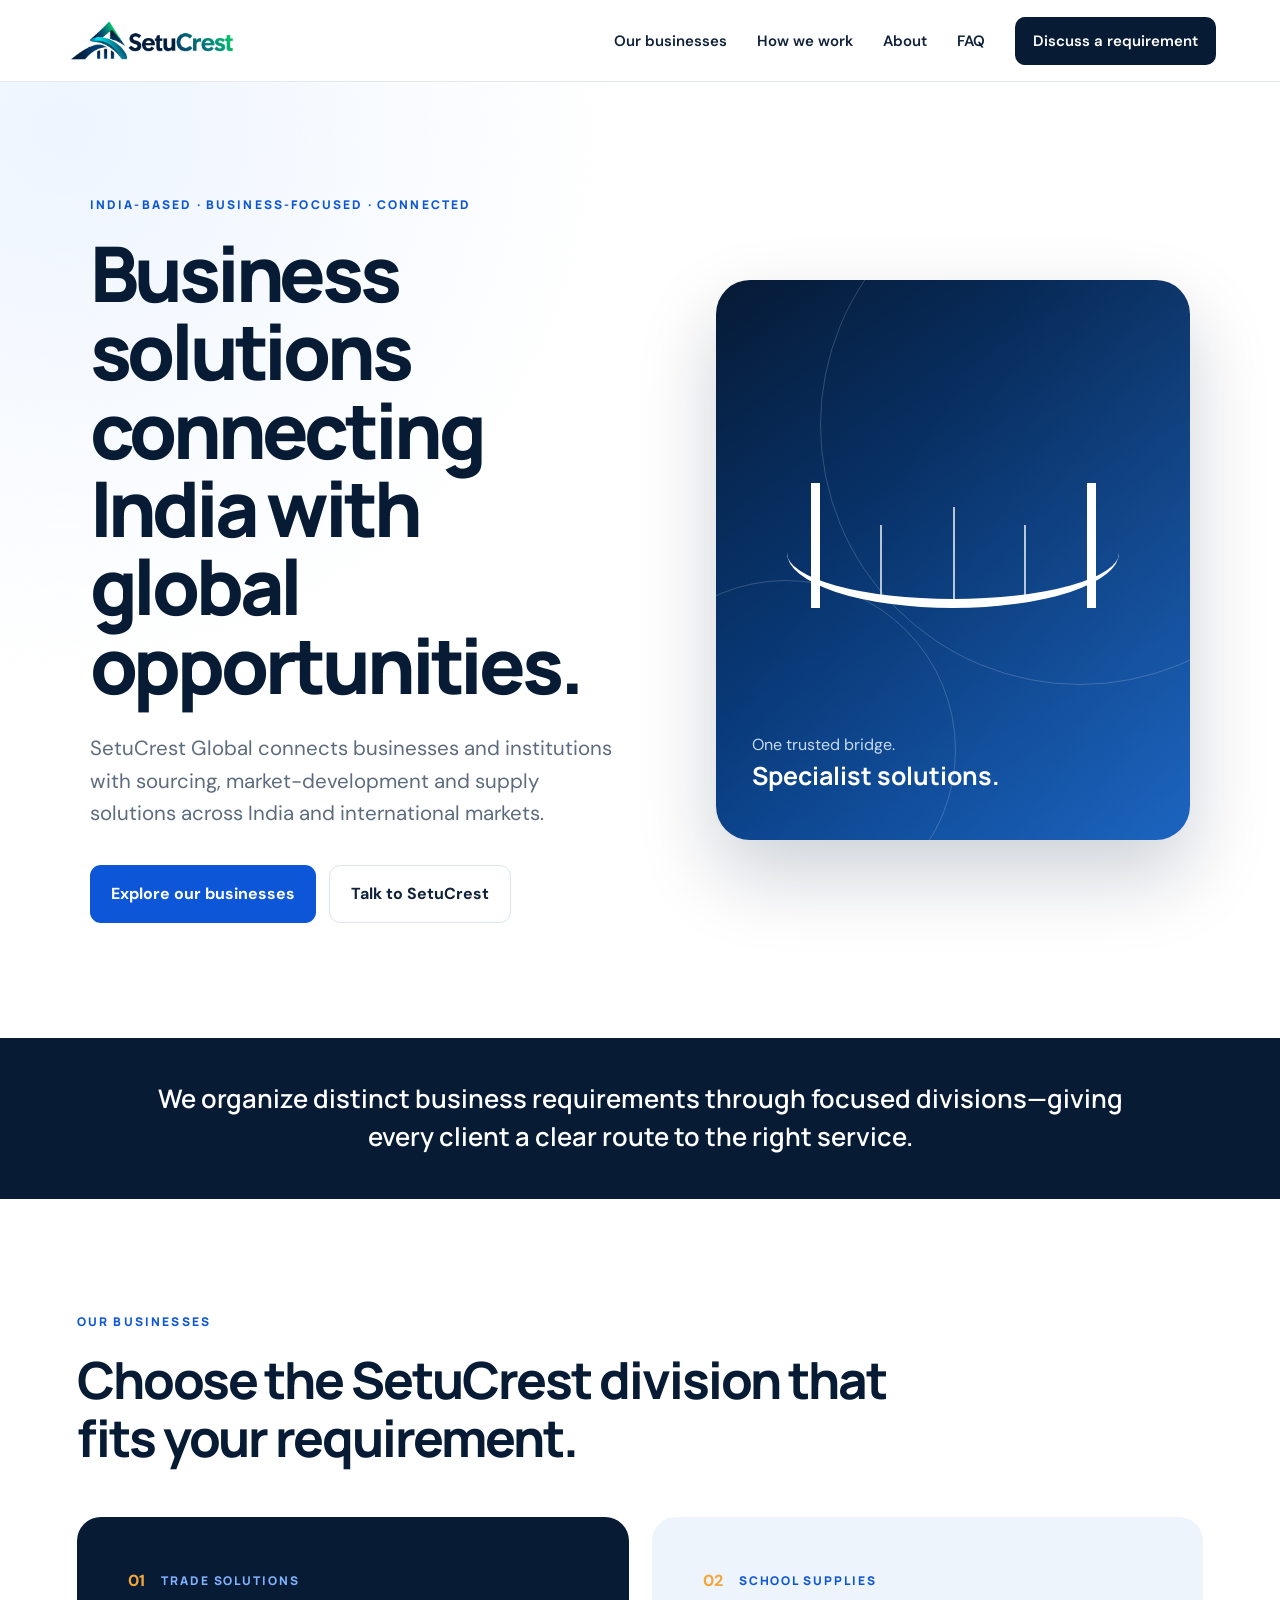
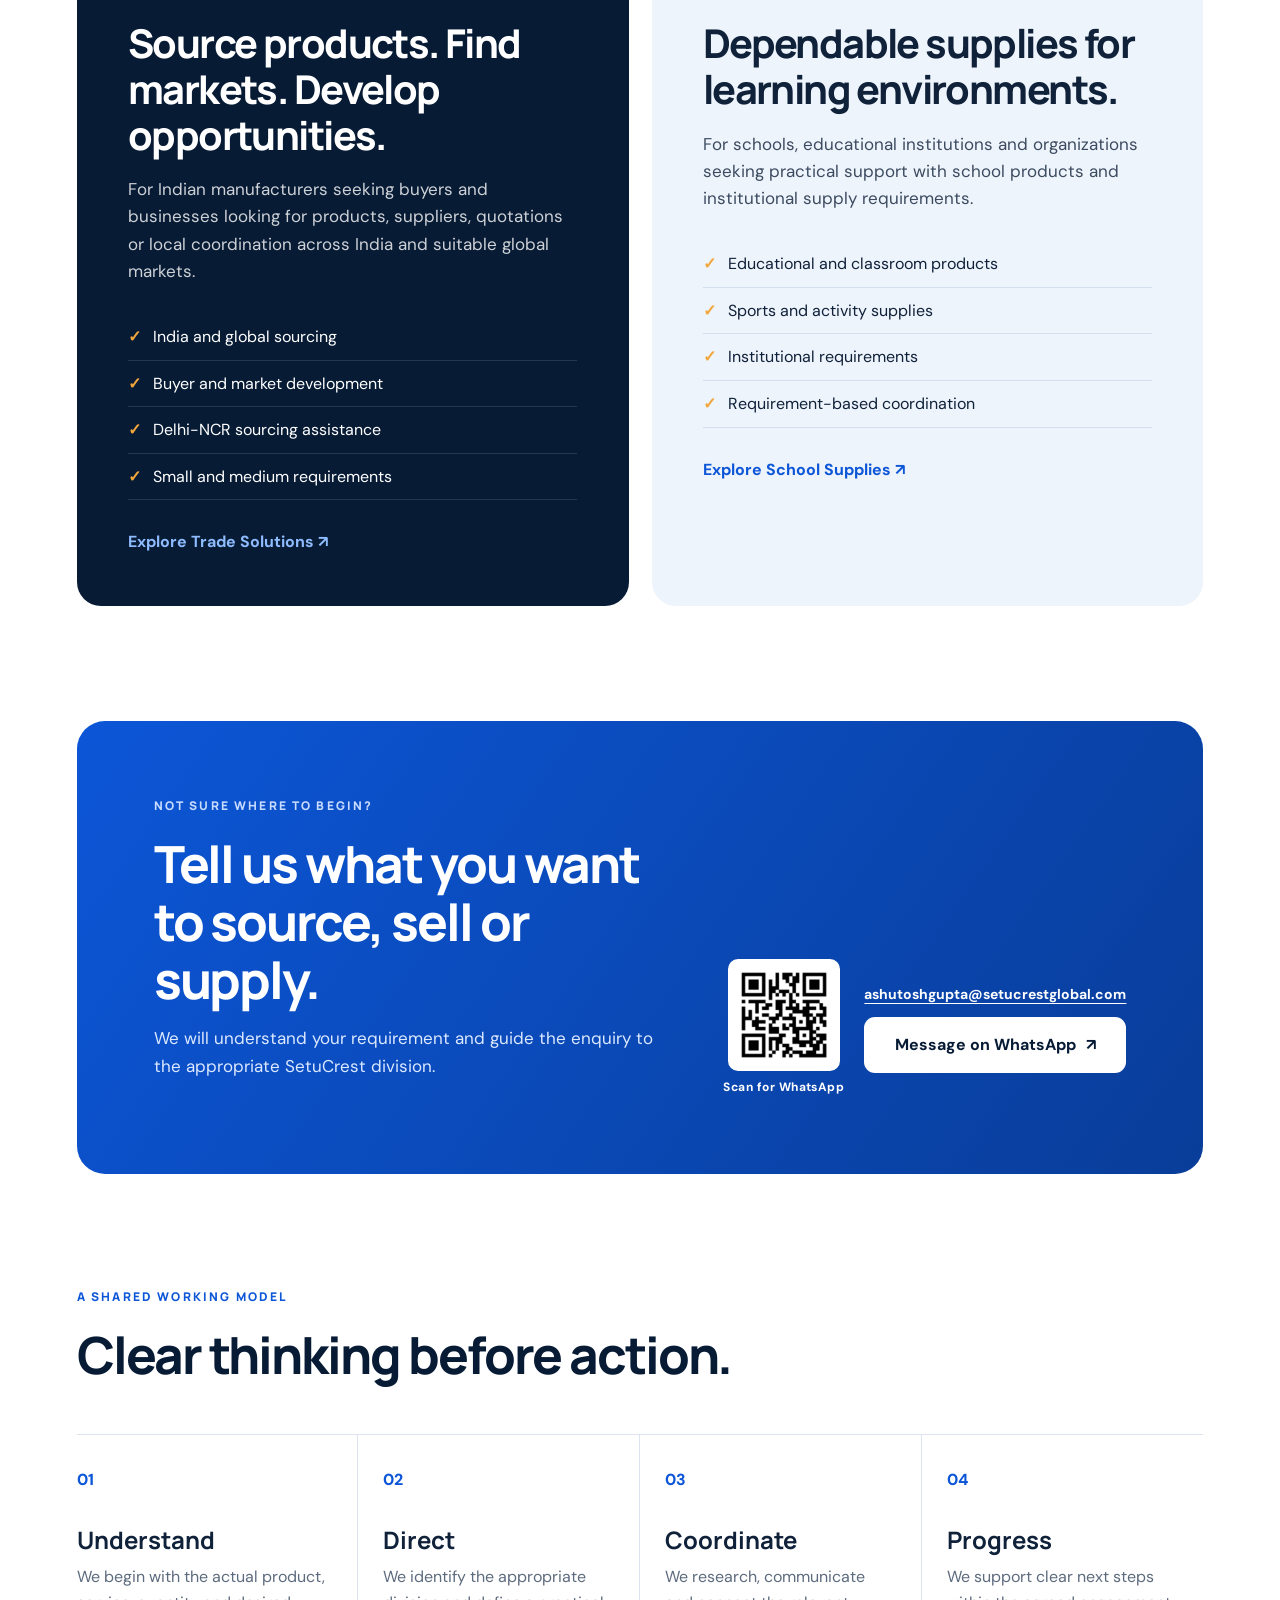
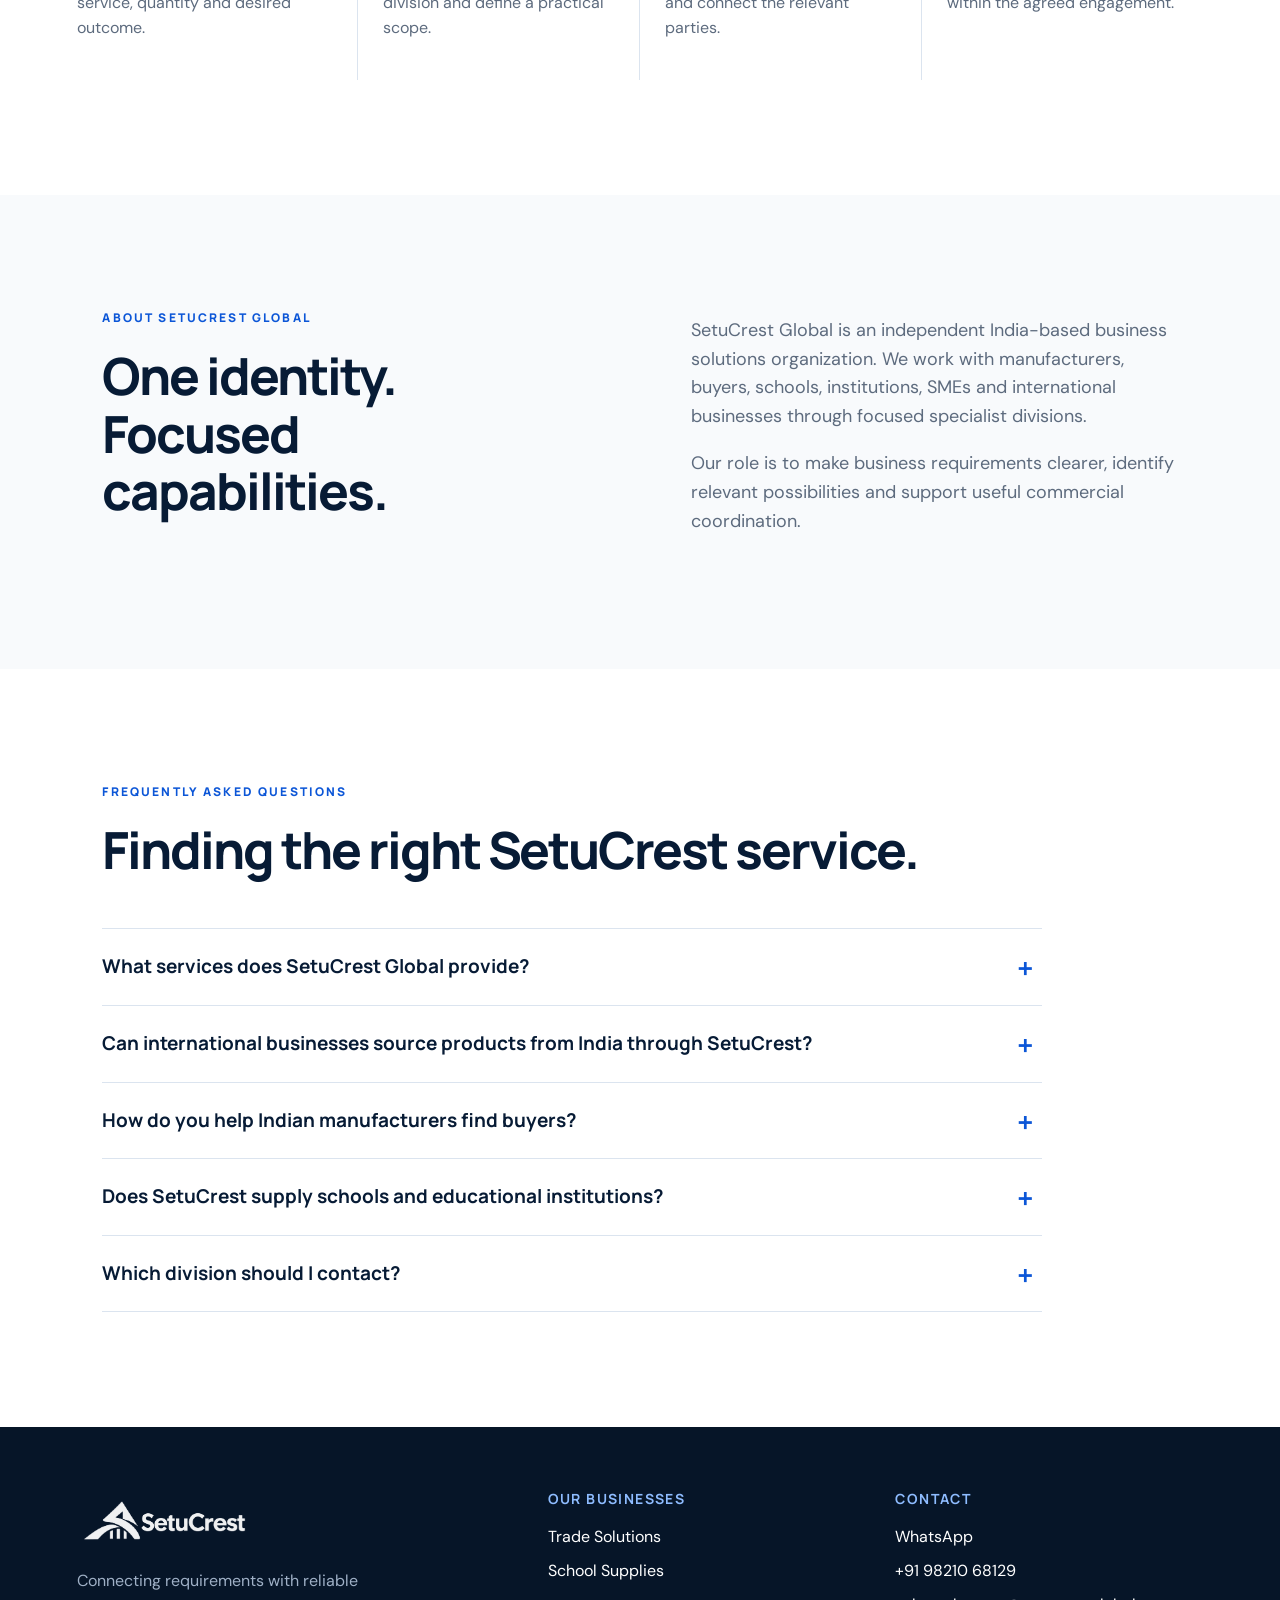
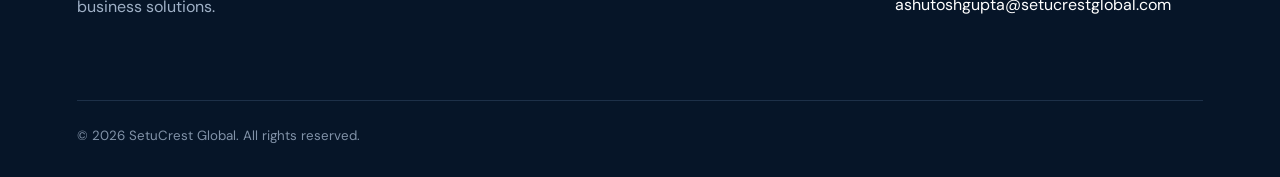
==== commit e95beec3: "Add email and WhatsApp QR contact options" ====
--- a/index.html
+++ b/index.html
@@ -28,6 +28,7 @@
   <link href="https://fonts.googleapis.com/css2?family=DM+Sans:wght@400;500;600;700&family=Manrope:wght@500;600;700;800&display=swap" rel="stylesheet">
   <link rel="stylesheet" href="assets/styles.css">
   <link rel="stylesheet" href="assets/seo.css">
+  <link rel="stylesheet" href="assets/contact.css">
   <script type="application/ld+json">
   {"@context":"https://schema.org","@graph":[{"@type":"Organization","@id":"https://setucrestglobal.com/#organization","name":"SetuCrest Global","url":"https://setucrestglobal.com/","logo":{"@type":"ImageObject","url":"https://setucrestglobal.com/assets/setucrest-logo.png"},"telephone":"+91-98210-68129","areaServed":["India","Worldwide"],"knowsAbout":["India sourcing","buyer development","market access","institutional supplies","school supplies"],"department":[{"@type":"Organization","name":"SetuCrest Trade Solutions","url":"https://trade-solutions.setucrestglobal.com/"},{"@type":"Organization","name":"SetuCrest School Supplies","url":"https://school-supplies.setucrestglobal.com/"}]},{"@type":"WebSite","@id":"https://setucrestglobal.com/#website","url":"https://setucrestglobal.com/","name":"SetuCrest Global","publisher":{"@id":"https://setucrestglobal.com/#organization"},"inLanguage":"en-IN"},{"@type":"FAQPage","mainEntity":[{"@type":"Question","name":"What services does SetuCrest Global provide?","acceptedAnswer":{"@type":"Answer","text":"SetuCrest Global operates specialist divisions for India and global sourcing, buyer and market development, and school and institutional supplies."}},{"@type":"Question","name":"Can international businesses source products from India through SetuCrest?","acceptedAnswer":{"@type":"Answer","text":"Yes. SetuCrest Trade Solutions supports overseas and Indian businesses with supplier discovery, quotations, samples and commercial coordination in India."}},{"@type":"Question","name":"Does SetuCrest supply schools and educational institutions?","acceptedAnswer":{"@type":"Answer","text":"Yes. SetuCrest School Supplies supports schools, colleges and institutions with educational, classroom, sports and other requirement-based supplies."}}]}]}
   </script>
@@ -82,7 +83,10 @@
 
     <section class="guidance" id="contact">
       <div><p class="eyebrow">NOT SURE WHERE TO BEGIN?</p><h2>Tell us what you want to source, sell or supply.</h2><p>We will understand your requirement and guide the enquiry to the appropriate SetuCrest division.</p></div>
-      <a class="button light" href="https://wa.me/919821068129?text=Hello%20SetuCrest%20Global%2C%20I%20need%20help%20choosing%20the%20right%20service%20for%20my%20requirement." target="_blank" rel="noopener">Message on WhatsApp <span aria-hidden="true">↗</span></a>
+      <div class="contact-options">
+        <a class="qr-link" href="https://wa.me/919821068129?text=Hello%20SetuCrest%20Global%2C%20I%20need%20help%20choosing%20the%20right%20service%20for%20my%20requirement." target="_blank" rel="noopener" aria-label="Open SetuCrest Global WhatsApp enquiry"><img src="assets/whatsapp-qr.png" alt="Scan to message SetuCrest Global on WhatsApp" width="360" height="360"><span>Scan for WhatsApp</span></a>
+        <div class="contact-methods"><a class="email-link" href="mailto:ashutoshgupta@setucrestglobal.com">ashutoshgupta@setucrestglobal.com</a><a class="button light" href="https://wa.me/919821068129?text=Hello%20SetuCrest%20Global%2C%20I%20need%20help%20choosing%20the%20right%20service%20for%20my%20requirement." target="_blank" rel="noopener">Message on WhatsApp <span aria-hidden="true">↗</span></a></div>
+      </div>
     </section>
 
     <section class="approach" id="approach" aria-labelledby="approach-title">
@@ -110,7 +114,7 @@
   <footer>
     <div class="footer-brand"><img src="assets/setucrest-logo.png" alt="SetuCrest Global" width="2095" height="751"><p>Connecting requirements with reliable business solutions.</p></div>
     <div><h2>Our businesses</h2><a href="https://trade-solutions.setucrestglobal.com/">Trade Solutions</a><a href="https://school-supplies.setucrestglobal.com/">School Supplies</a></div>
-    <div><h2>Contact</h2><a href="https://wa.me/919821068129" target="_blank" rel="noopener">WhatsApp</a><a href="tel:+919821068129">+91 98210 68129</a></div>
+    <div><h2>Contact</h2><a href="https://wa.me/919821068129" target="_blank" rel="noopener">WhatsApp</a><a href="tel:+919821068129">+91 98210 68129</a><a href="mailto:ashutoshgupta@setucrestglobal.com">ashutoshgupta@setucrestglobal.com</a></div>
     <small>© <span id="year"></span> SetuCrest Global. All rights reserved.</small>
   </footer>
   <script src="assets/site.js"></script>
--- a/assets/seo.css
+++ b/assets/seo.css
@@ -7,3 +7,5 @@
 .faq details[open] summary:after{content:"−"}
 .faq details p{max-width:820px;margin:0;padding:0 48px 25px 0;color:var(--muted);font-size:17px}
 .faq details a{color:var(--blue);font-weight:700;text-decoration:underline;text-decoration-thickness:1px;text-underline-offset:3px}
+footer{align-items:start}
+.footer-brand img{width:175px;height:auto;aspect-ratio:2095/751;object-fit:contain}
--- a/assets/contact.css
+++ b/assets/contact.css
@@ -0,0 +1,7 @@
+.contact-options{display:flex;align-items:center;justify-content:flex-end;gap:20px;flex:none}
+.qr-link{display:flex;flex-direction:column;align-items:center;gap:7px;color:#fff;font-size:12px;font-weight:700;letter-spacing:.04em}
+.qr-link img{width:112px;height:112px;padding:7px;border-radius:10px;background:#fff;object-fit:contain}
+.contact-methods{display:flex;flex-direction:column;align-items:stretch;gap:12px}
+.email-link{color:#fff;font-size:14px;font-weight:700;text-decoration:underline;text-underline-offset:4px}
+@media(max-width:950px){.contact-options{justify-content:flex-start;flex-wrap:wrap}.contact-methods{align-items:flex-start}}
+@media(max-width:620px){.contact-options{width:100%;align-items:flex-start}.qr-link img{width:104px;height:104px}.contact-methods{min-width:0;flex:1}.email-link{font-size:12px;overflow-wrap:anywhere}.contact-methods .button{width:100%}}
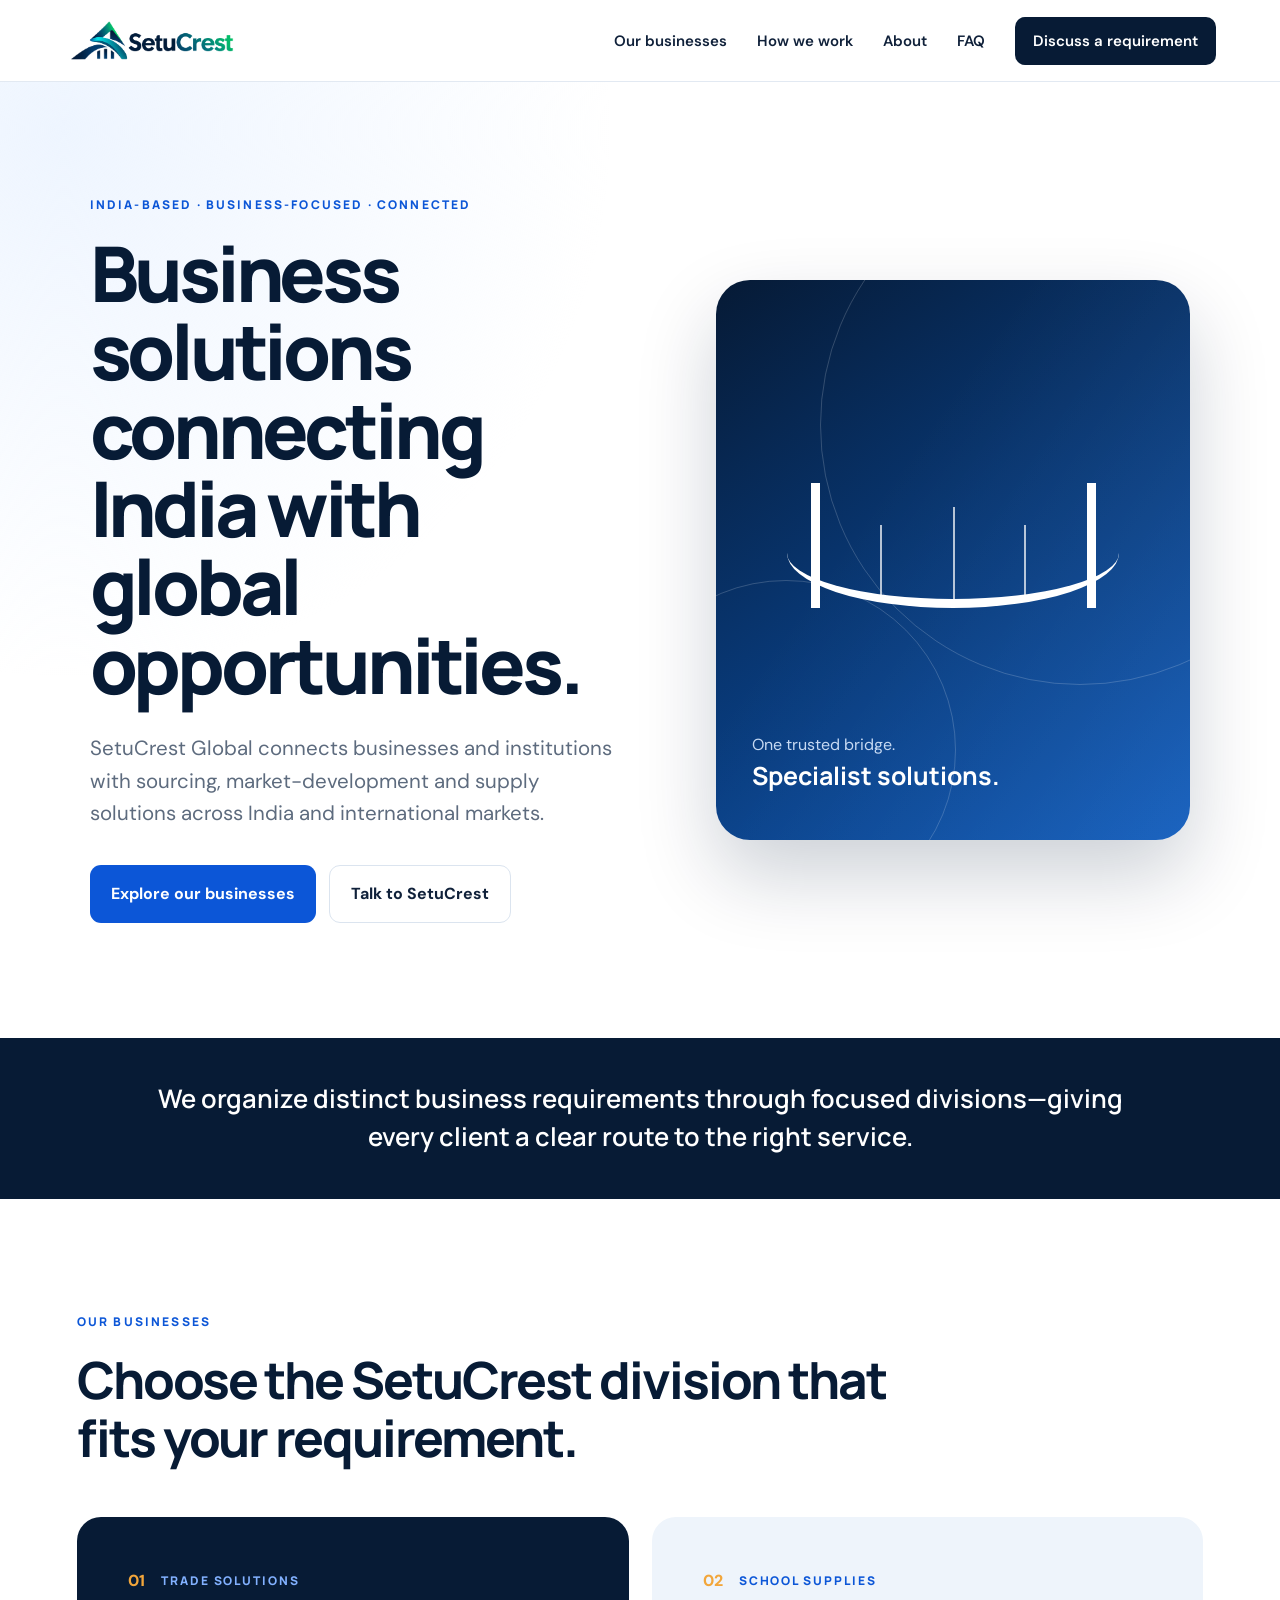
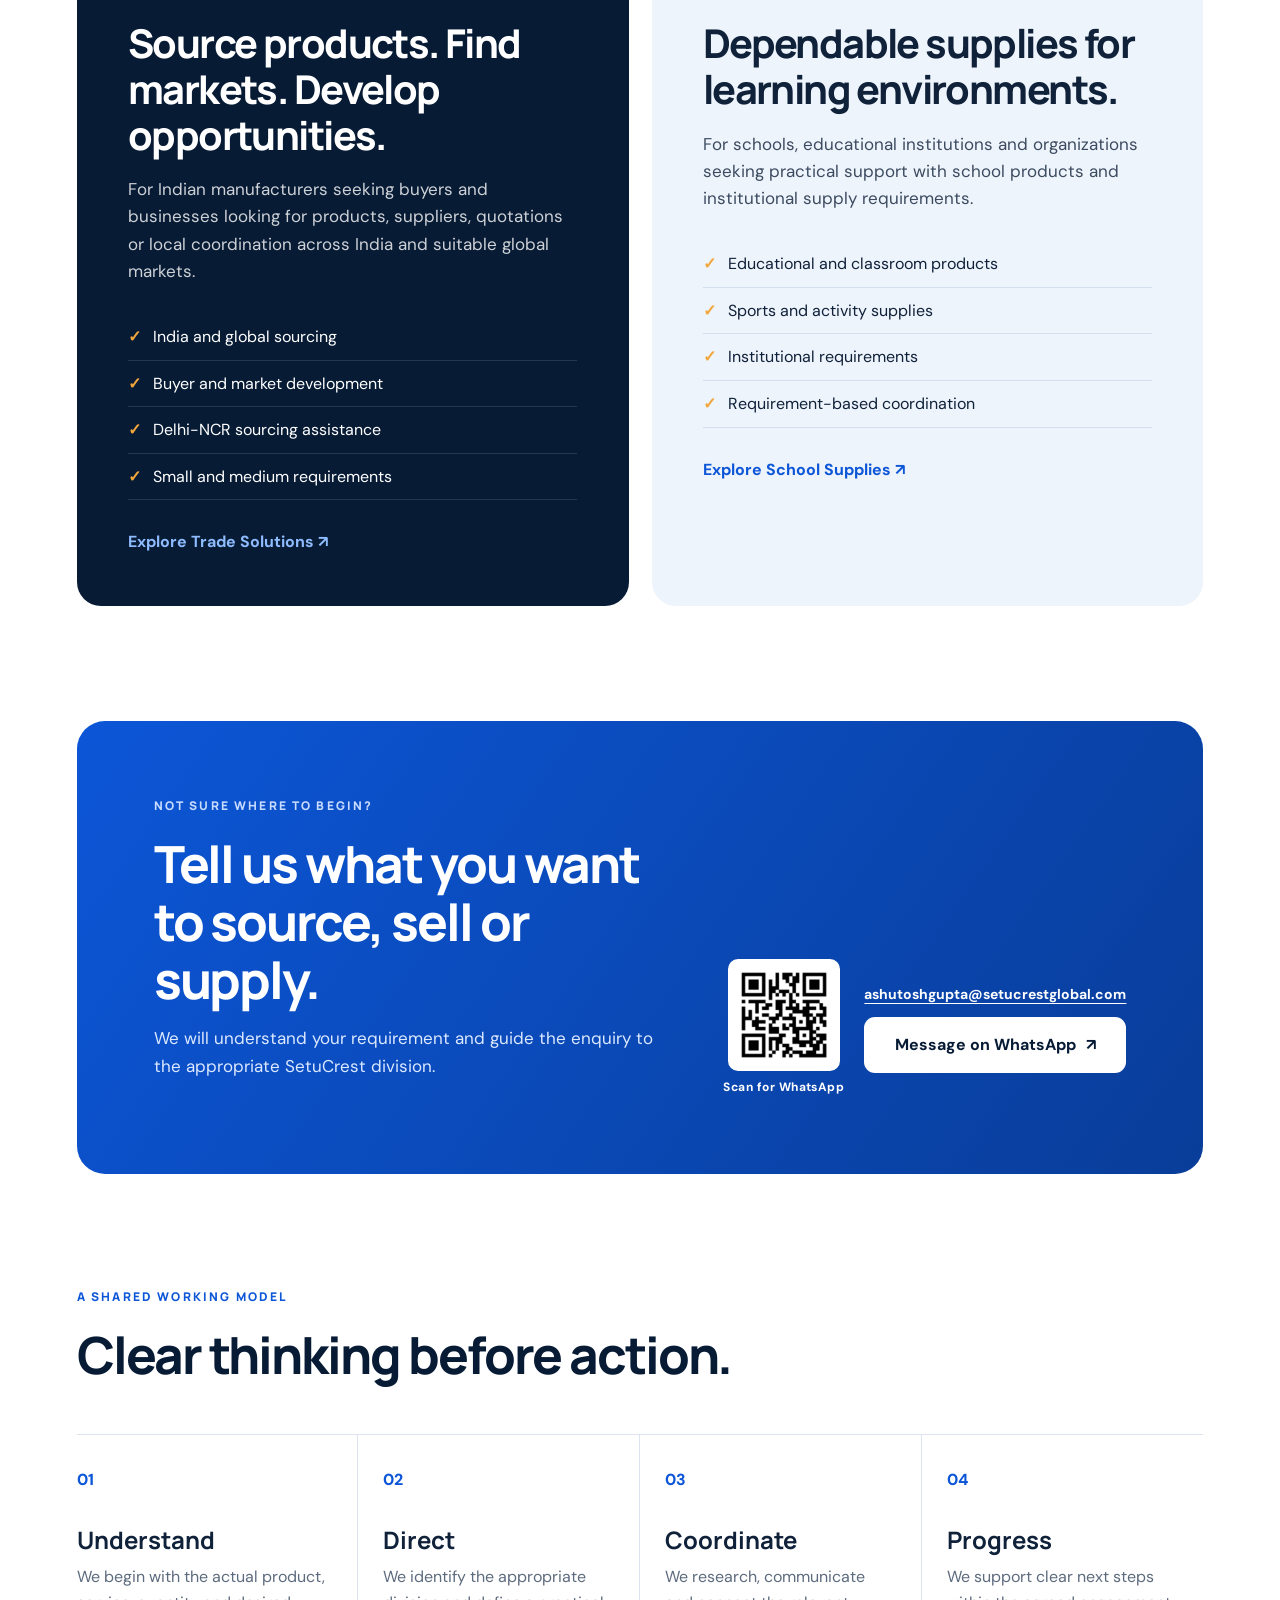
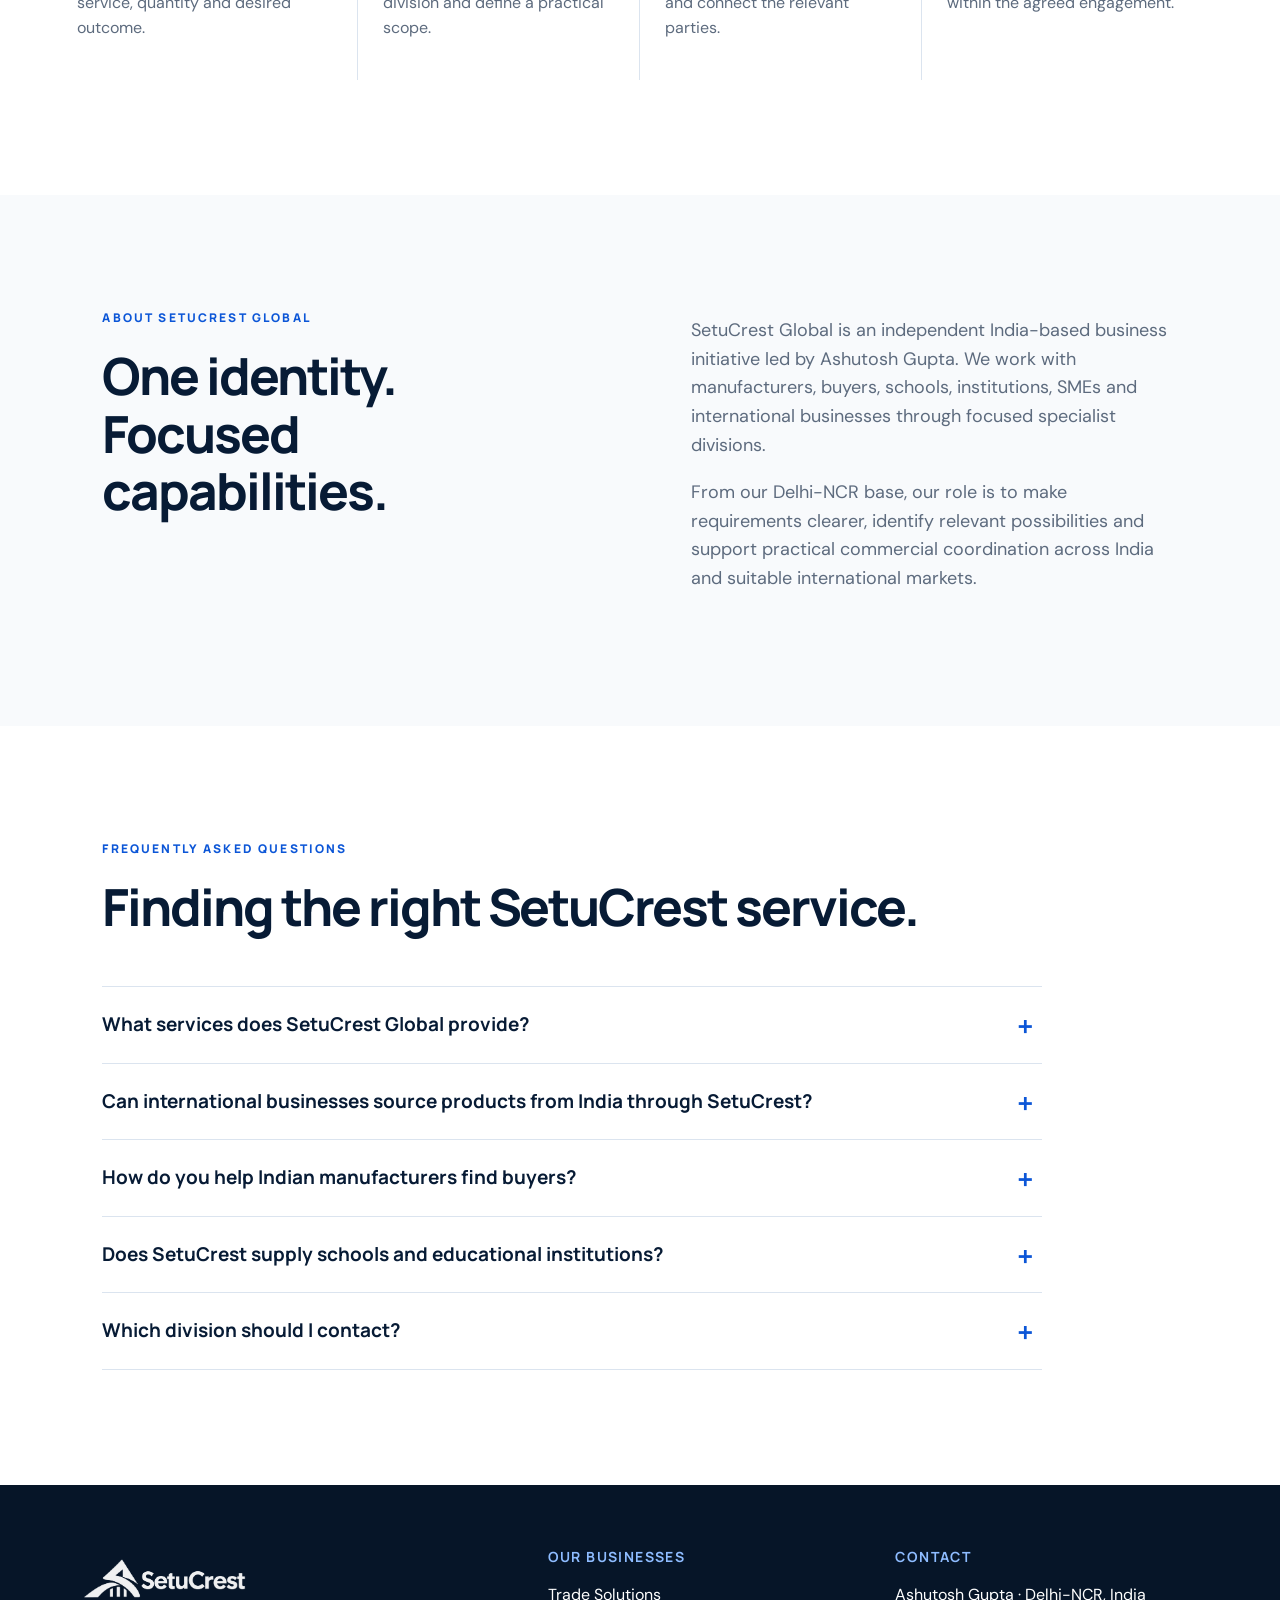
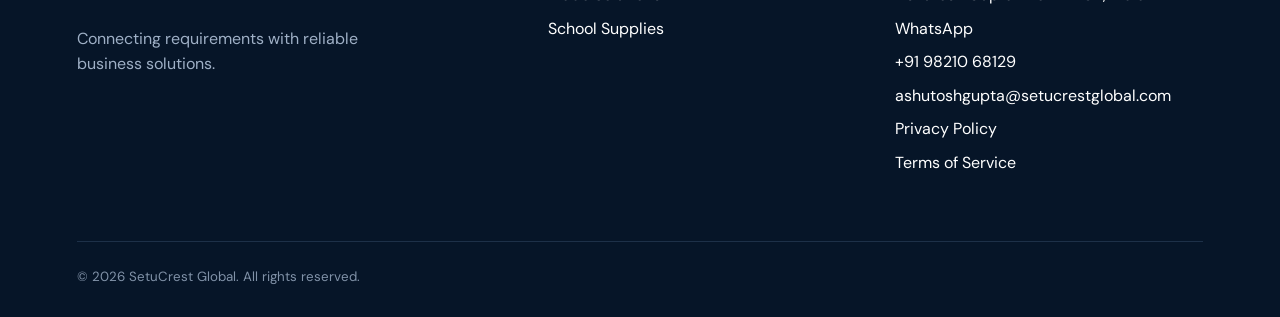
==== commit 4d310f70: "Improve performance and add trust policies" ====
--- a/index.html
+++ b/index.html
@@ -1,6 +1,14 @@
 <!doctype html>
 <html lang="en-IN">
 <head>
+  <!-- Google tag (gtag.js) -->
+  <script async src="https://www.googletagmanager.com/gtag/js?id=G-DXJY15K95Q"></script>
+  <script>
+    window.dataLayer = window.dataLayer || [];
+    function gtag(){dataLayer.push(arguments);}
+    gtag('js', new Date());
+    gtag('config', 'G-DXJY15K95Q');
+  </script>
   <meta charset="utf-8">
   <meta name="viewport" content="width=device-width,initial-scale=1">
   <title>SetuCrest Global | India Sourcing & Business Solutions</title>
@@ -32,10 +40,18 @@
   <script type="application/ld+json">
   {"@context":"https://schema.org","@graph":[{"@type":"Organization","@id":"https://setucrestglobal.com/#organization","name":"SetuCrest Global","url":"https://setucrestglobal.com/","logo":{"@type":"ImageObject","url":"https://setucrestglobal.com/assets/setucrest-logo.png"},"telephone":"+91-98210-68129","areaServed":["India","Worldwide"],"knowsAbout":["India sourcing","buyer development","market access","institutional supplies","school supplies"],"department":[{"@type":"Organization","name":"SetuCrest Trade Solutions","url":"https://trade-solutions.setucrestglobal.com/"},{"@type":"Organization","name":"SetuCrest School Supplies","url":"https://school-supplies.setucrestglobal.com/"}]},{"@type":"WebSite","@id":"https://setucrestglobal.com/#website","url":"https://setucrestglobal.com/","name":"SetuCrest Global","publisher":{"@id":"https://setucrestglobal.com/#organization"},"inLanguage":"en-IN"},{"@type":"FAQPage","mainEntity":[{"@type":"Question","name":"What services does SetuCrest Global provide?","acceptedAnswer":{"@type":"Answer","text":"SetuCrest Global operates specialist divisions for India and global sourcing, buyer and market development, and school and institutional supplies."}},{"@type":"Question","name":"Can international businesses source products from India through SetuCrest?","acceptedAnswer":{"@type":"Answer","text":"Yes. SetuCrest Trade Solutions supports overseas and Indian businesses with supplier discovery, quotations, samples and commercial coordination in India."}},{"@type":"Question","name":"Does SetuCrest supply schools and educational institutions?","acceptedAnswer":{"@type":"Answer","text":"Yes. SetuCrest School Supplies supports schools, colleges and institutions with educational, classroom, sports and other requirement-based supplies."}}]}]}
   </script>
+  <!-- Microsoft Clarity: SetuCrest Global -->
+  <script type="text/javascript">
+    (function(c,l,a,r,i,t,y){
+      c[a]=c[a]||function(){(c[a].q=c[a].q||[]).push(arguments)};
+      t=l.createElement(r);t.async=1;t.src="https://www.clarity.ms/tag/"+i;
+      y=l.getElementsByTagName(r)[0];y.parentNode.insertBefore(t,y);
+    })(window, document, "clarity", "script", "ye3it7o3s9");
+  </script>
 </head>
 <body>
   <header class="site-header">
-    <a class="brand" href="#top" aria-label="SetuCrest Global home"><img src="assets/setucrest-logo.png" alt="SetuCrest Global" width="2095" height="751"></a>
+    <a class="brand" href="#top" aria-label="SetuCrest Global home"><img src="assets/setucrest-logo.webp" alt="SetuCrest Global" width="2095" height="751"></a>
     <button class="menu" type="button" aria-expanded="false" aria-controls="navigation">Menu</button>
     <nav id="navigation" aria-label="Main navigation">
       <a href="#businesses">Our businesses</a><a href="#approach">How we work</a><a href="#about">About</a><a href="#faq">FAQ</a>
@@ -96,7 +112,7 @@
 
     <section class="about" id="about">
       <div><p class="eyebrow">ABOUT SETUCREST GLOBAL</p><h2>One identity. Focused capabilities.</h2></div>
-      <div><p>SetuCrest Global is an independent India-based business solutions organization. We work with manufacturers, buyers, schools, institutions, SMEs and international businesses through focused specialist divisions.</p><p>Our role is to make business requirements clearer, identify relevant possibilities and support useful commercial coordination.</p></div>
+      <div><p>SetuCrest Global is an independent India-based business initiative led by Ashutosh Gupta. We work with manufacturers, buyers, schools, institutions, SMEs and international businesses through focused specialist divisions.</p><p>From our Delhi-NCR base, our role is to make requirements clearer, identify relevant possibilities and support practical commercial coordination across India and suitable international markets.</p></div>
     </section>
 
     <section class="faq" id="faq" aria-labelledby="faq-title">
@@ -112,9 +128,9 @@
   </main>
 
   <footer>
-    <div class="footer-brand"><img src="assets/setucrest-logo.png" alt="SetuCrest Global" width="2095" height="751"><p>Connecting requirements with reliable business solutions.</p></div>
+    <div class="footer-brand"><img src="assets/setucrest-logo.webp" alt="SetuCrest Global" width="2095" height="751"><p>Connecting requirements with reliable business solutions.</p></div>
     <div><h2>Our businesses</h2><a href="https://trade-solutions.setucrestglobal.com/">Trade Solutions</a><a href="https://school-supplies.setucrestglobal.com/">School Supplies</a></div>
-    <div><h2>Contact</h2><a href="https://wa.me/919821068129" target="_blank" rel="noopener">WhatsApp</a><a href="tel:+919821068129">+91 98210 68129</a><a href="mailto:ashutoshgupta@setucrestglobal.com">ashutoshgupta@setucrestglobal.com</a></div>
+    <div><h2>Contact</h2><span>Ashutosh Gupta · Delhi-NCR, India</span><a href="https://wa.me/919821068129" target="_blank" rel="noopener">WhatsApp</a><a href="tel:+919821068129">+91 98210 68129</a><a href="mailto:ashutoshgupta@setucrestglobal.com">ashutoshgupta@setucrestglobal.com</a><a href="/privacy/">Privacy Policy</a><a href="/terms/">Terms of Service</a></div>
     <small>© <span id="year"></span> SetuCrest Global. All rights reserved.</small>
   </footer>
   <script src="assets/site.js"></script>
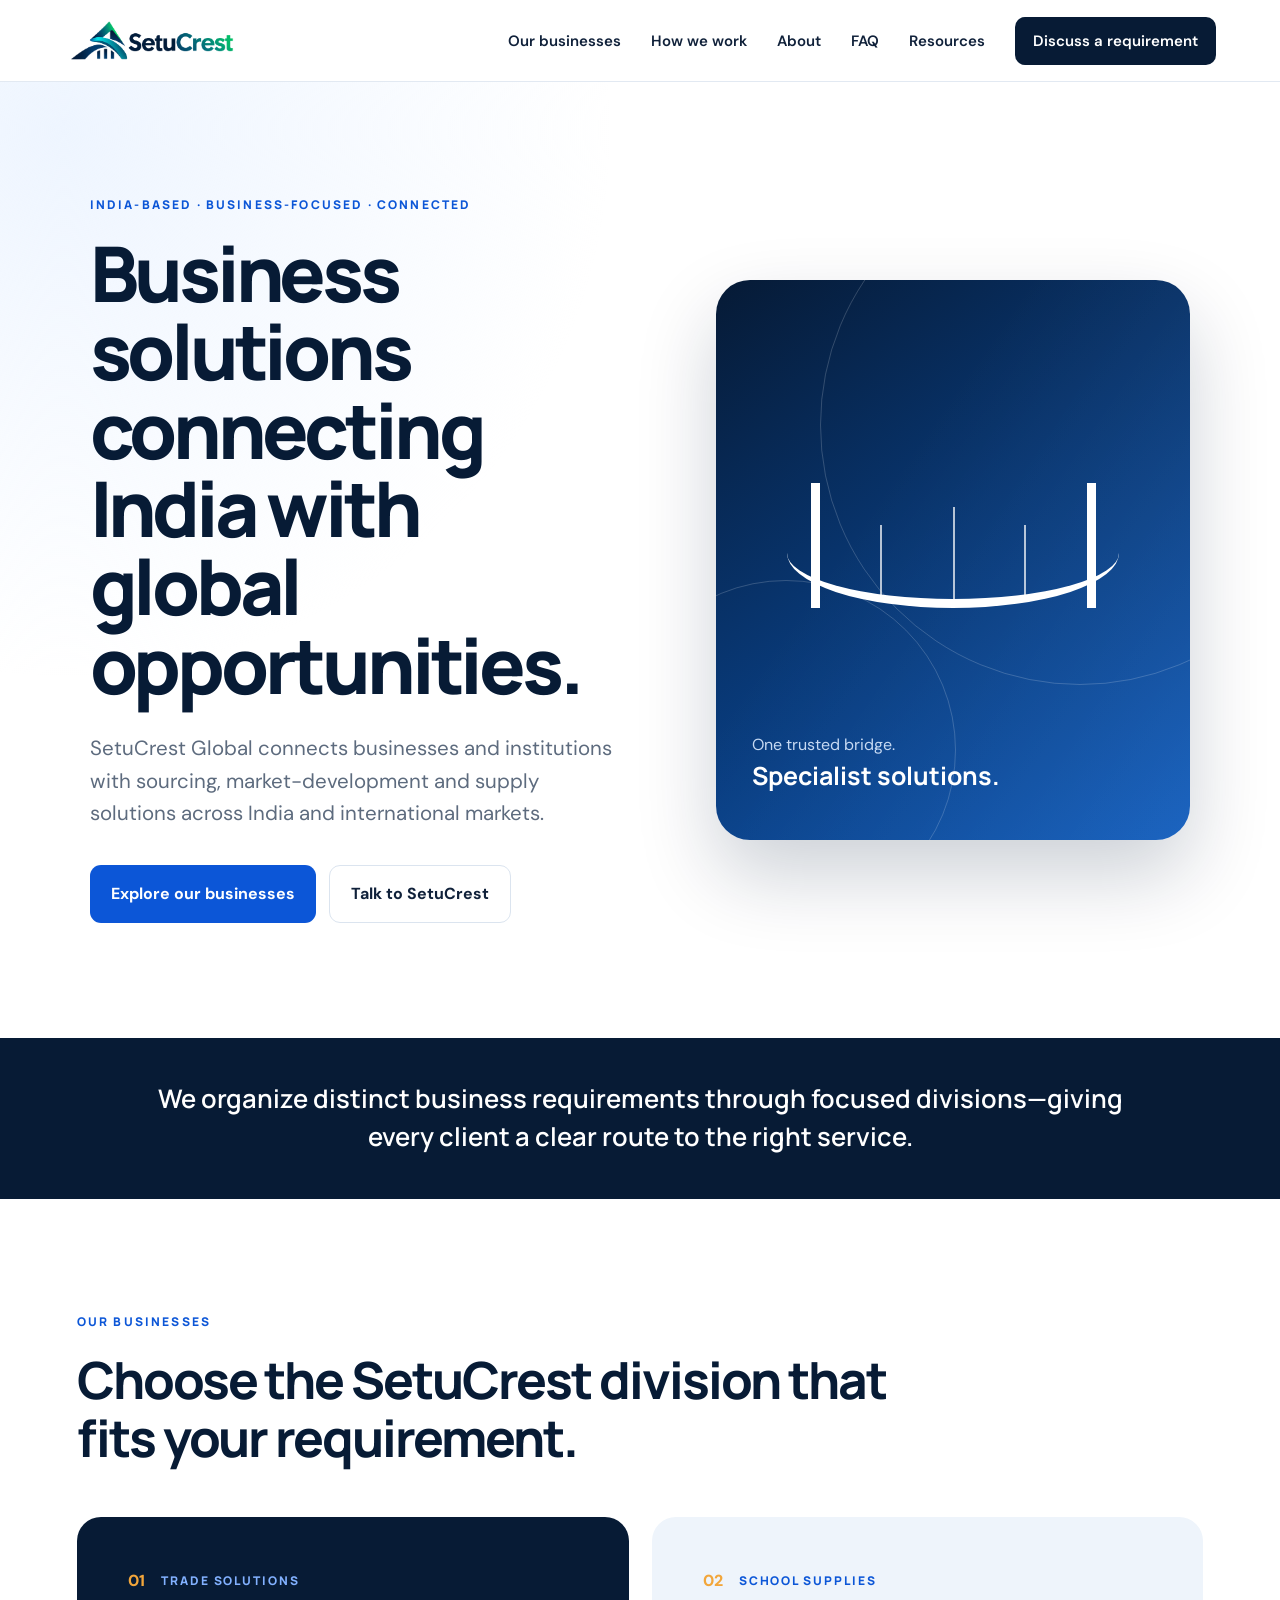
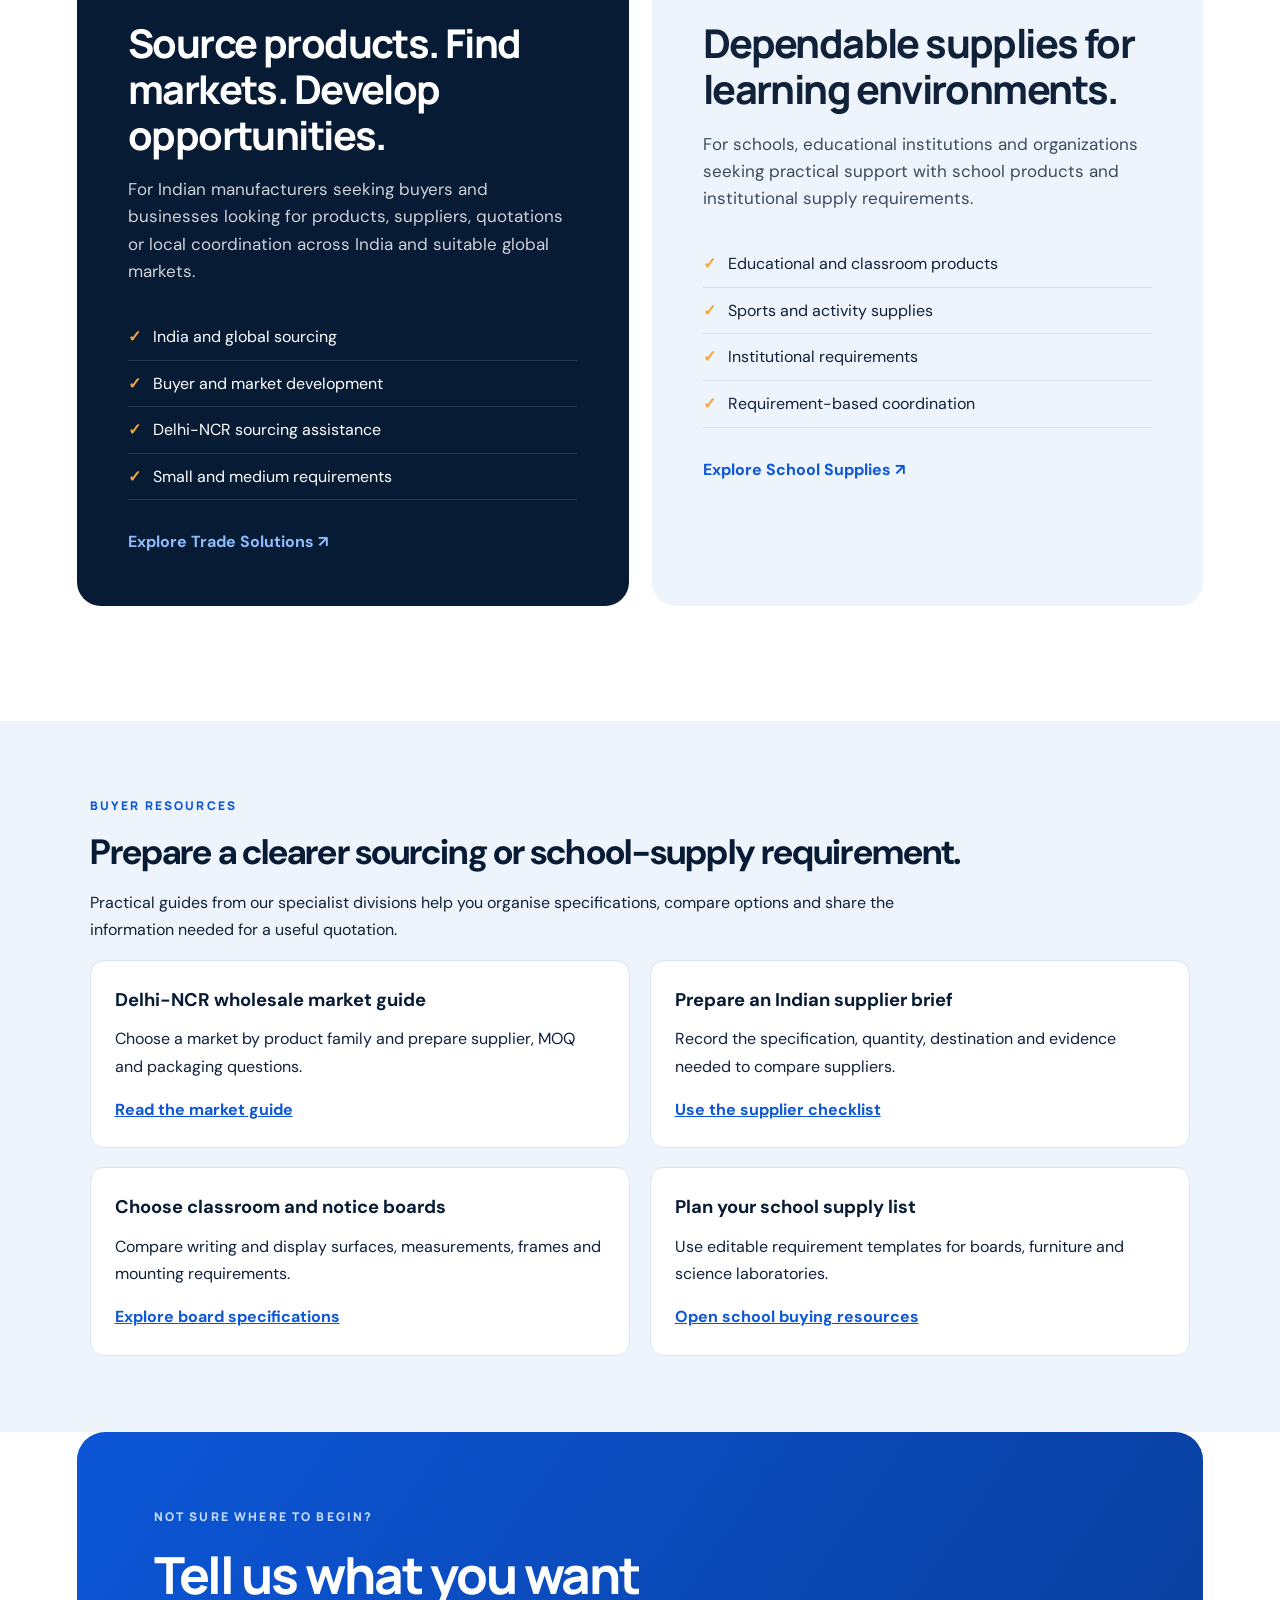
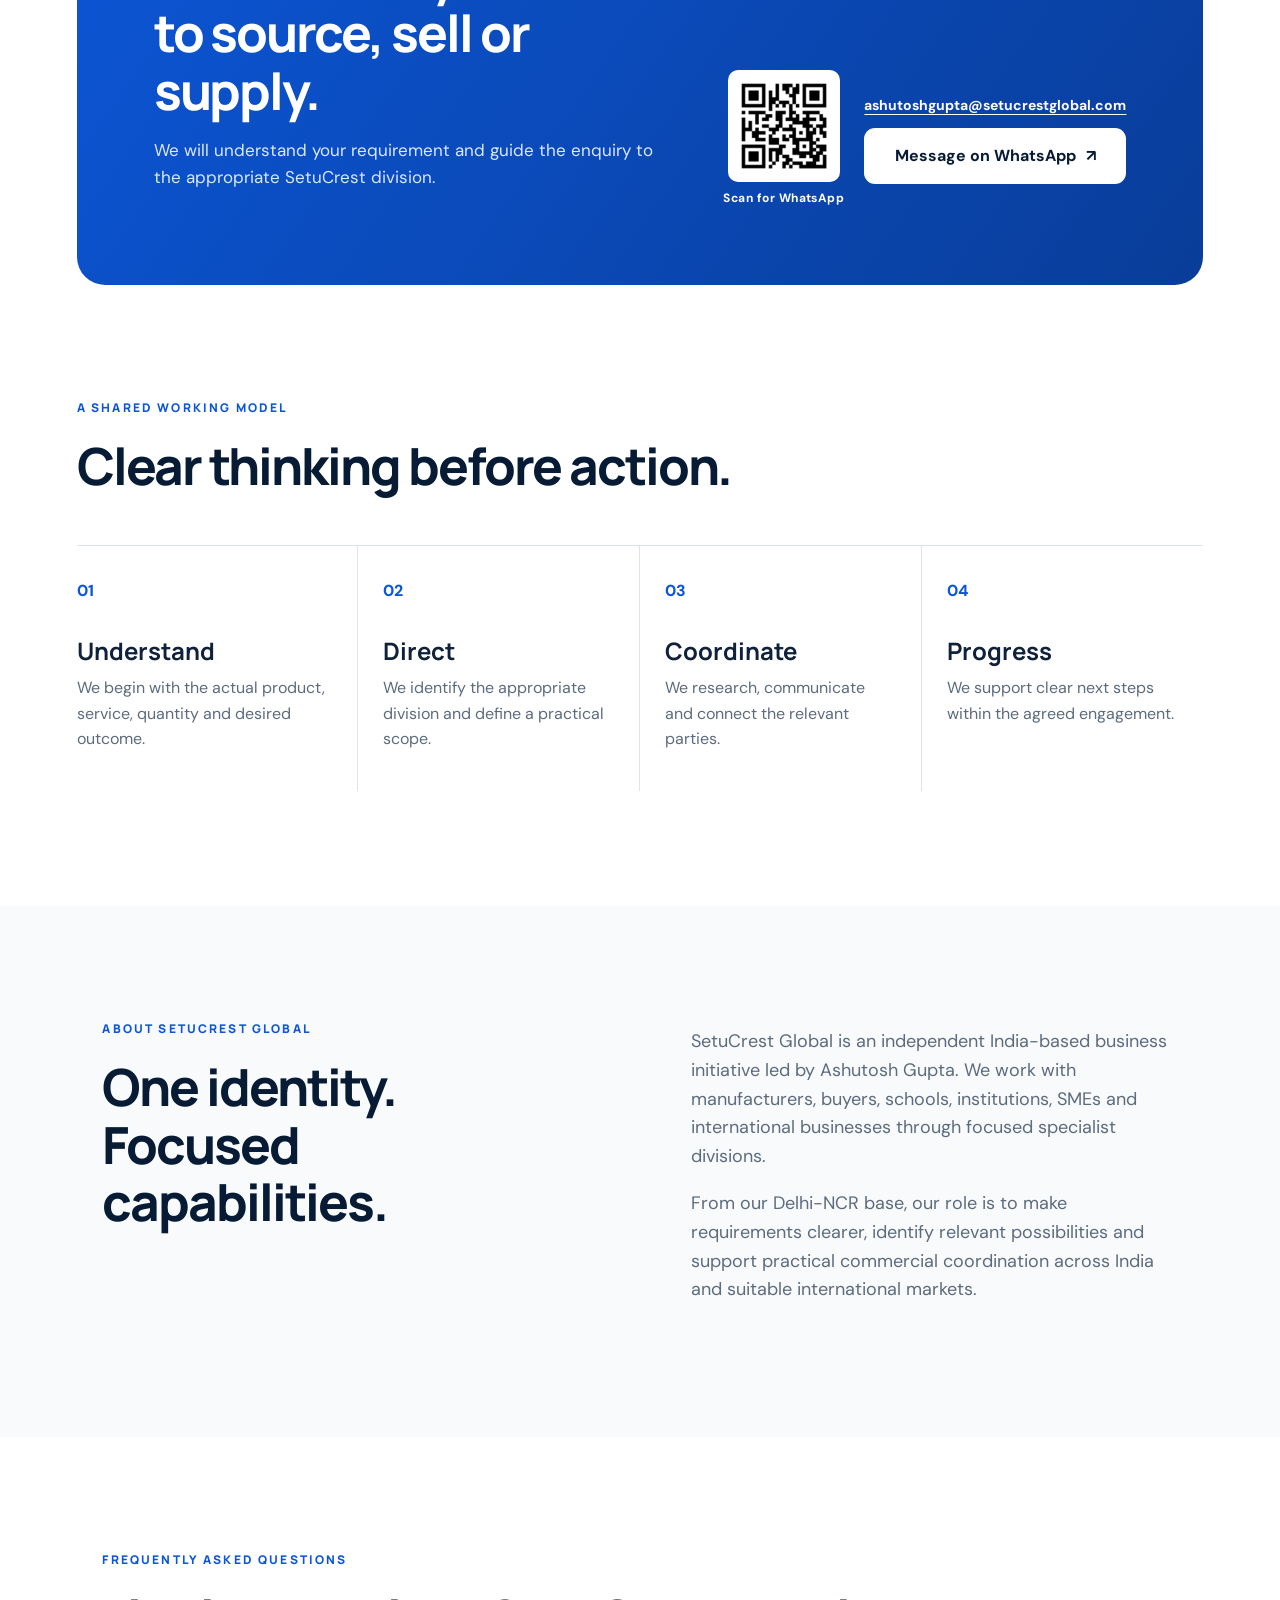
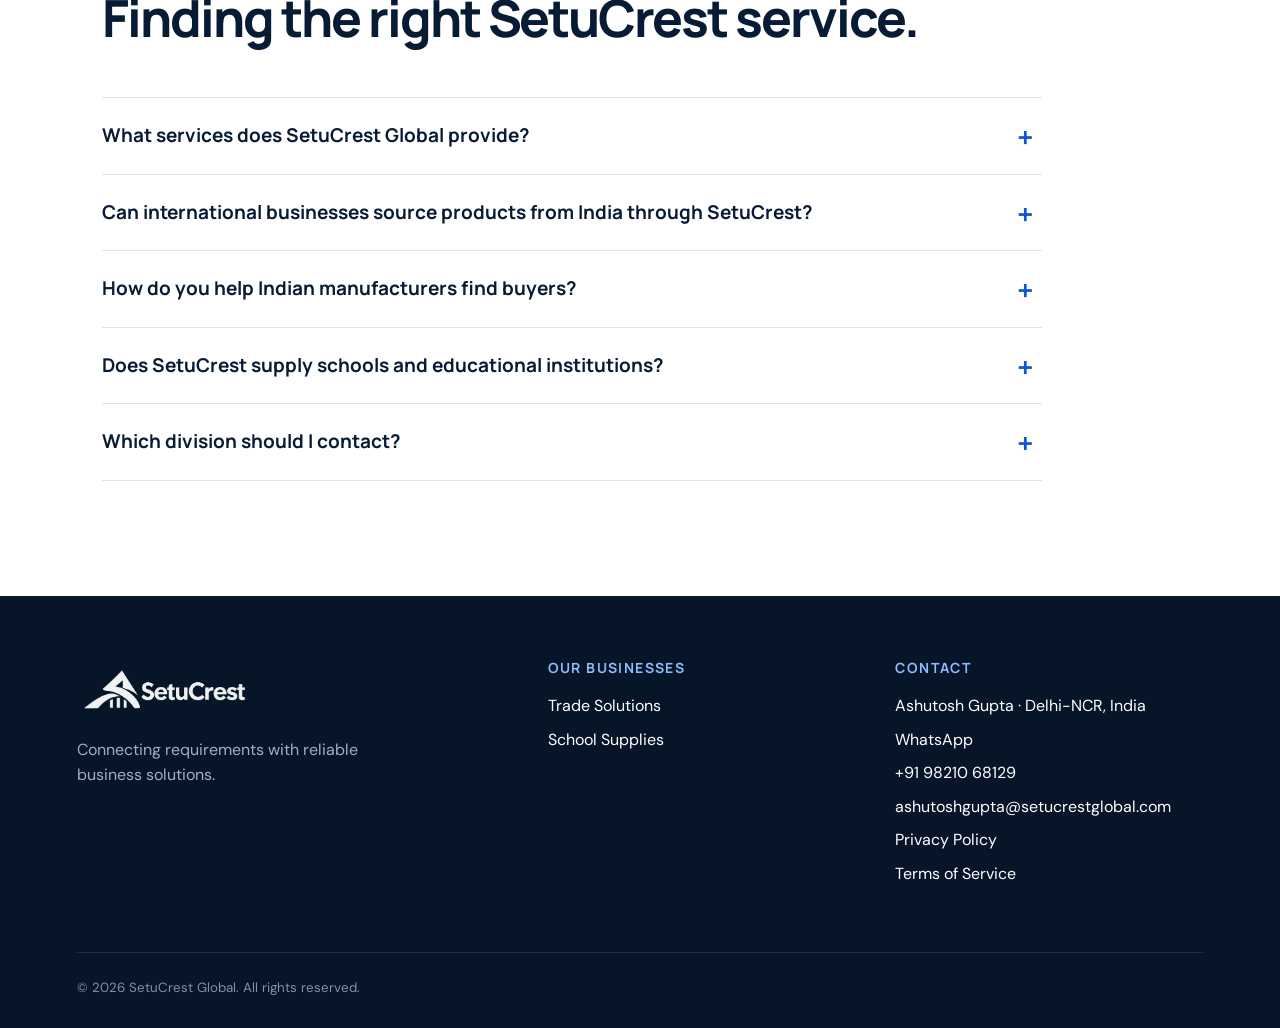
==== commit 70758a8c: "Improve buyer resources and search discovery without adding product prices" ====
--- a/index.html
+++ b/index.html
@@ -54,7 +54,7 @@
     <a class="brand" href="#top" aria-label="SetuCrest Global home"><img src="assets/setucrest-logo.webp" alt="SetuCrest Global" width="2095" height="751"></a>
     <button class="menu" type="button" aria-expanded="false" aria-controls="navigation">Menu</button>
     <nav id="navigation" aria-label="Main navigation">
-      <a href="#businesses">Our businesses</a><a href="#approach">How we work</a><a href="#about">About</a><a href="#faq">FAQ</a>
+      <a href="#businesses">Our businesses</a><a href="#approach">How we work</a><a href="#about">About</a><a href="#faq">FAQ</a><a href="#resources">Resources</a>
       <a class="nav-cta" href="https://wa.me/919821068129?text=Hello%20SetuCrest%20Global%2C%20I%20would%20like%20to%20discuss%20a%20business%20requirement." target="_blank" rel="noopener">Discuss a requirement</a>
     </nav>
   </header>
@@ -97,6 +97,7 @@
       </div>
     </section>
 
+<section class="buying-hub" id="resources" aria-labelledby="buyer-resources-title"><div class="buying-guide"><p class="eyebrow">BUYER RESOURCES</p><h2 id="buyer-resources-title">Prepare a clearer sourcing or school-supply requirement.</h2><p>Practical guides from our specialist divisions help you organise specifications, compare options and share the information needed for a useful quotation.</p><div class="buying-cards"><article class="buying-card"><h3>Delhi-NCR wholesale market guide</h3><p>Choose a market by product family and prepare supplier, MOQ and packaging questions.</p><a href="https://trade-solutions.setucrestglobal.com/resources/delhi-ncr-wholesale-market-guide/">Read the market guide</a></article><article class="buying-card"><h3>Prepare an Indian supplier brief</h3><p>Record the specification, quantity, destination and evidence needed to compare suppliers.</p><a href="https://trade-solutions.setucrestglobal.com/resources/questions-to-ask-indian-suppliers/">Use the supplier checklist</a></article><article class="buying-card"><h3>Choose classroom and notice boards</h3><p>Compare writing and display surfaces, measurements, frames and mounting requirements.</p><a href="https://school-supplies.setucrestglobal.com/school-whiteboards-notice-boards-delhi-ncr/">Explore board specifications</a></article><article class="buying-card"><h3>Plan your school supply list</h3><p>Use editable requirement templates for boards, furniture and science laboratories.</p><a href="https://school-supplies.setucrestglobal.com/resources/">Open school buying resources</a></article></div></div></section>
     <section class="guidance" id="contact">
       <div><p class="eyebrow">NOT SURE WHERE TO BEGIN?</p><h2>Tell us what you want to source, sell or supply.</h2><p>We will understand your requirement and guide the enquiry to the appropriate SetuCrest division.</p></div>
       <div class="contact-options">
--- a/assets/styles.css
+++ b/assets/styles.css
@@ -1 +1,19 @@
 :root{--navy:#071b35;--blue:#0c56d7;--blue2:#2f76ef;--ink:#10213a;--muted:#5d6b7e;--pale:#eef4fb;--line:#dbe4ef;--amber:#f2a63b;--white:#fff;--radius:24px}*{box-sizing:border-box}html{scroll-behavior:smooth}body{margin:0;color:var(--ink);font-family:"DM Sans",sans-serif;line-height:1.6;background:#fff}a{color:inherit;text-decoration:none}img{display:block;max-width:100%}button{font:inherit}.site-header{height:82px;display:flex;align-items:center;justify-content:space-between;padding:0 clamp(22px,5vw,76px);position:sticky;top:0;z-index:20;background:rgba(255,255,255,.95);backdrop-filter:blur(12px);border-bottom:1px solid rgba(219,228,239,.8)}.brand img{width:176px;height:63px;object-fit:contain}nav{display:flex;align-items:center;gap:30px;font-size:15px;font-weight:600}nav>a:not(.nav-cta):hover{color:var(--blue)}.nav-cta{background:var(--navy);color:#fff;padding:12px 18px;border-radius:10px}.menu{display:none;border:0;background:transparent;font-weight:700}.hero{min-height:calc(100vh - 82px);display:grid;grid-template-columns:minmax(0,1.05fr) minmax(380px,.95fr);gap:clamp(35px,8vw,120px);align-items:center;padding:clamp(70px,9vw,130px) clamp(22px,7vw,108px);background:radial-gradient(circle at 5% 5%,#eef5ff 0,transparent 36%),#fff;overflow:hidden}.hero-copy{max-width:790px}.eyebrow{color:var(--blue);font:800 12px/1.4 "Manrope",sans-serif;letter-spacing:.18em;margin:0 0 20px}.hero h1{font:800 clamp(46px,6vw,86px)/1.02 "Manrope",sans-serif;letter-spacing:-.055em;color:var(--navy);margin:0 0 28px}.hero-copy>p:not(.eyebrow){font-size:clamp(18px,1.6vw,23px);color:var(--muted);max-width:720px;margin:0 0 35px}.actions{display:flex;gap:13px;flex-wrap:wrap}.button{display:inline-flex;align-items:center;justify-content:center;gap:10px;padding:15px 21px;border-radius:11px;font-weight:700;transition:.2s transform,.2s background}.button:hover{transform:translateY(-2px)}.primary{background:var(--blue);color:#fff}.primary:hover{background:#0647b8}.secondary{background:#fff;border:1px solid var(--line)}.hero-mark{height:560px;position:relative;border-radius:34px;overflow:hidden;background:linear-gradient(145deg,#061a35,#0b59bc);box-shadow:0 35px 80px rgba(7,27,53,.2)}.hero-mark:before{content:"";position:absolute;inset:0;background:linear-gradient(125deg,transparent 35%,rgba(255,255,255,.07))}.orbit{position:absolute;border:1px solid rgba(255,255,255,.18);border-radius:50%}.orbit-one{width:520px;height:520px;right:-150px;top:-115px}.orbit-two{width:340px;height:340px;left:-100px;bottom:-80px}.bridge{position:absolute;left:15%;right:15%;top:39%;height:110px;border-bottom:9px solid #fff;border-radius:0 0 50% 50%}.bridge:before,.bridge:after{content:"";position:absolute;bottom:-9px;width:9px;height:125px;background:#fff}.bridge:before{left:7%}.bridge:after{right:7%}.bridge span{position:absolute;bottom:0;width:2px;height:74px;background:rgba(255,255,255,.7)}.bridge span:nth-child(1){left:28%}.bridge span:nth-child(2){left:50%;height:92px}.bridge span:nth-child(3){right:28%}.hero-mark>p{position:absolute;left:36px;bottom:31px;color:#c7daf3;font-size:16px}.hero-mark strong{color:#fff;font:700 25px "Manrope",sans-serif}.intro{padding:42px clamp(22px,10vw,160px);background:var(--navy);color:#fff;text-align:center}.intro p{font:600 clamp(19px,2vw,27px)/1.5 "Manrope",sans-serif;max-width:1080px;margin:auto}.businesses,.approach{padding:clamp(80px,9vw,135px) clamp(22px,6vw,92px)}.section-heading{max-width:860px;margin-bottom:50px}.section-heading h2,.guidance h2,.about h2{font:750 clamp(34px,4vw,57px)/1.13 "Manrope",sans-serif;letter-spacing:-.04em;color:var(--navy);margin:0}.division-grid{display:grid;grid-template-columns:1fr 1fr;gap:23px}.division{padding:clamp(30px,4vw,54px);border-radius:var(--radius);position:relative;overflow:hidden}.trade{background:var(--navy);color:#fff}.school{background:var(--pale)}.division-top{display:flex;align-items:center;gap:16px;margin-bottom:28px}.division-top span{color:var(--amber);font-weight:800}.division-top p{font:800 12px "Manrope",sans-serif;letter-spacing:.16em;margin:0;color:#82b1ff}.school .division-top p{color:var(--blue)}.division h3{font:750 clamp(29px,3.1vw,43px)/1.15 "Manrope",sans-serif;letter-spacing:-.04em;margin:0 0 18px;max-width:580px}.division>p{font-size:17px;opacity:.8}.division ul{list-style:none;padding:0;margin:29px 0}.division li{position:relative;padding:10px 0 10px 25px;border-bottom:1px solid rgba(255,255,255,.12)}.school li{border-color:#d3dfec}.division li:before{content:"✓";position:absolute;left:0;color:var(--amber);font-weight:800}.division>a{font-weight:700;color:#8ebcff}.school>a{color:var(--blue)}.guidance{margin:0 clamp(22px,6vw,92px);padding:clamp(42px,6vw,78px);border-radius:28px;background:linear-gradient(125deg,#0c56d7,#093d99);color:#fff;display:flex;align-items:end;justify-content:space-between;gap:50px}.guidance .eyebrow{color:#c8dcff}.guidance h2{color:#fff;max-width:800px}.guidance div>p:last-child{color:#dce9ff;font-size:17px;max-width:700px}.light{background:#fff;color:var(--navy);flex:none}.approach ol{list-style:none;padding:0;margin:0;display:grid;grid-template-columns:repeat(4,1fr);border-top:1px solid var(--line)}.approach li{min-height:245px;padding:32px 25px 0 0;border-right:1px solid var(--line)}.approach li+li{padding-left:25px}.approach li:last-child{border:0}.approach li>span{color:var(--blue);font-weight:800}.approach h3{font:700 24px "Manrope",sans-serif;margin:31px 0 8px}.approach li p{color:var(--muted);margin:0}.about{display:grid;grid-template-columns:1fr 1fr;gap:clamp(45px,8vw,120px);background:#f8fafc;padding:clamp(80px,9vw,135px) clamp(22px,8vw,125px)}.about>div:last-child{color:var(--muted);font-size:18px}.about>div:last-child p:first-child{margin-top:6px}footer{background:#061528;color:#fff;padding:62px clamp(22px,6vw,92px) 30px;display:grid;grid-template-columns:1.4fr 1fr 1fr;gap:40px}.footer-brand img{width:175px;filter:brightness(0) invert(1);opacity:.95}.footer-brand p{color:#9fb0c6;max-width:310px}.footer-brand+div,footer>div:nth-child(3){display:flex;flex-direction:column;gap:8px}footer h2{font:700 14px "Manrope",sans-serif;letter-spacing:.1em;text-transform:uppercase;margin:0 0 8px;color:#8ebcff}footer a:hover{color:#8ebcff}footer small{grid-column:1/-1;border-top:1px solid #1d3048;padding-top:24px;margin-top:25px;color:#8192a8}@media(max-width:950px){nav{display:none;position:absolute;top:81px;left:0;right:0;background:#fff;padding:24px;flex-direction:column;align-items:stretch;border-bottom:1px solid var(--line)}nav.open{display:flex}.menu{display:block}.hero{grid-template-columns:1fr}.hero-mark{height:430px}.division-grid,.about{grid-template-columns:1fr}.guidance{align-items:start;flex-direction:column}.approach ol{grid-template-columns:1fr 1fr}.approach li:nth-child(2){border-right:0}}@media(max-width:620px){.site-header{height:72px}.brand img{width:135px;height:50px}.hero{min-height:auto;padding-top:65px}.hero h1{font-size:44px}.hero-mark{height:350px}.bridge{left:10%;right:10%}.button{width:100%}.businesses,.approach{padding-top:74px;padding-bottom:74px}.division{padding:31px 24px}.guidance{margin:0 16px;border-radius:20px}.approach ol{grid-template-columns:1fr}.approach li,.approach li+li{min-height:auto;border-right:0;border-bottom:1px solid var(--line);padding:27px 0}.approach h3{margin:16px 0 5px}footer{grid-template-columns:1fr}footer small{grid-column:auto}}@media(prefers-reduced-motion:reduce){html{scroll-behavior:auto}.button{transition:none}}
+
+/* Buying guidance and downloadable requirement templates */
+.buying-guide{margin:3.5rem 0;color:var(--ink,#10213a);font-size:1rem;line-height:1.7}
+.buying-guide h2{color:var(--navy,#071b35);font-size:clamp(1.65rem,3vw,2.2rem);line-height:1.2;margin:0 0 1rem;letter-spacing:-.025em}
+.buying-guide h3{font-size:1.15rem;margin:1.6rem 0 .6rem;color:var(--navy,#071b35)}
+.buying-guide p{max-width:78ch;margin:0 0 1rem}.buying-guide ul,.buying-guide ol{padding-left:1.4rem}.buying-guide li{margin:.55rem 0}
+.buying-table-wrap{max-width:100%;overflow-x:auto;margin:1.5rem 0;border:1px solid var(--line,#dbe4ef);border-radius:12px}
+.buying-table{width:100%;border-collapse:collapse;font-size:1rem;line-height:1.6;text-align:left}
+.buying-table caption{text-align:left;padding:1rem;font-weight:700;background:var(--soft,var(--pale,#eef4fb));color:var(--navy,#071b35)}
+.buying-table th,.buying-table td{padding:1rem;vertical-align:top;border-bottom:1px solid var(--line,#dbe4ef);min-width:10rem}
+.buying-table thead th{background:#f5f8fc}.buying-table tbody th{font-weight:700;width:25%}.buying-table tr:last-child>*{border-bottom:0}
+.buying-links{display:flex;flex-wrap:wrap;gap:.75rem;margin:1.3rem 0}
+.buying-links a{display:inline-block;padding:.8rem 1rem;border:1px solid var(--line,#dbe4ef);border-radius:9px;color:var(--green-dark,var(--blue,#0c56d7));background:#fff;font-size:1rem;font-weight:700;line-height:1.5;text-decoration:underline;text-underline-offset:3px}
+.buying-links a:hover{background:var(--soft,var(--pale,#eef4fb))}.buying-guide a:focus-visible,.buying-table-wrap:focus-visible,.buying-links a:focus-visible{outline:3px solid #0c56d7;outline-offset:4px}
+.buying-cards{display:grid;grid-template-columns:repeat(2,minmax(0,1fr));gap:1.2rem}.buying-card{padding:1.5rem;border:1px solid var(--line,#dbe4ef);border-radius:14px;background:#fff;min-width:0}.buying-card h3{margin-top:0}.buying-card>a{color:var(--green-dark,var(--blue,#0c56d7));text-decoration:underline;font-weight:700}
+.buying-hub{padding:clamp(3rem,6vw,6rem) clamp(22px,7vw,108px);background:var(--pale,#eef4fb)}.buying-hub .buying-guide{max-width:1160px;margin:0 auto}
+@media(max-width:700px){.buying-cards{grid-template-columns:1fr}.buying-card{padding:1.2rem}.buying-guide{margin:2.5rem 0}.buying-table th,.buying-table td{padding:.8rem}.buying-links a{width:100%}}
+@media print{.buying-table-wrap{overflow:visible}.buying-links a{border:0;padding:0}.buying-card{break-inside:avoid}}
